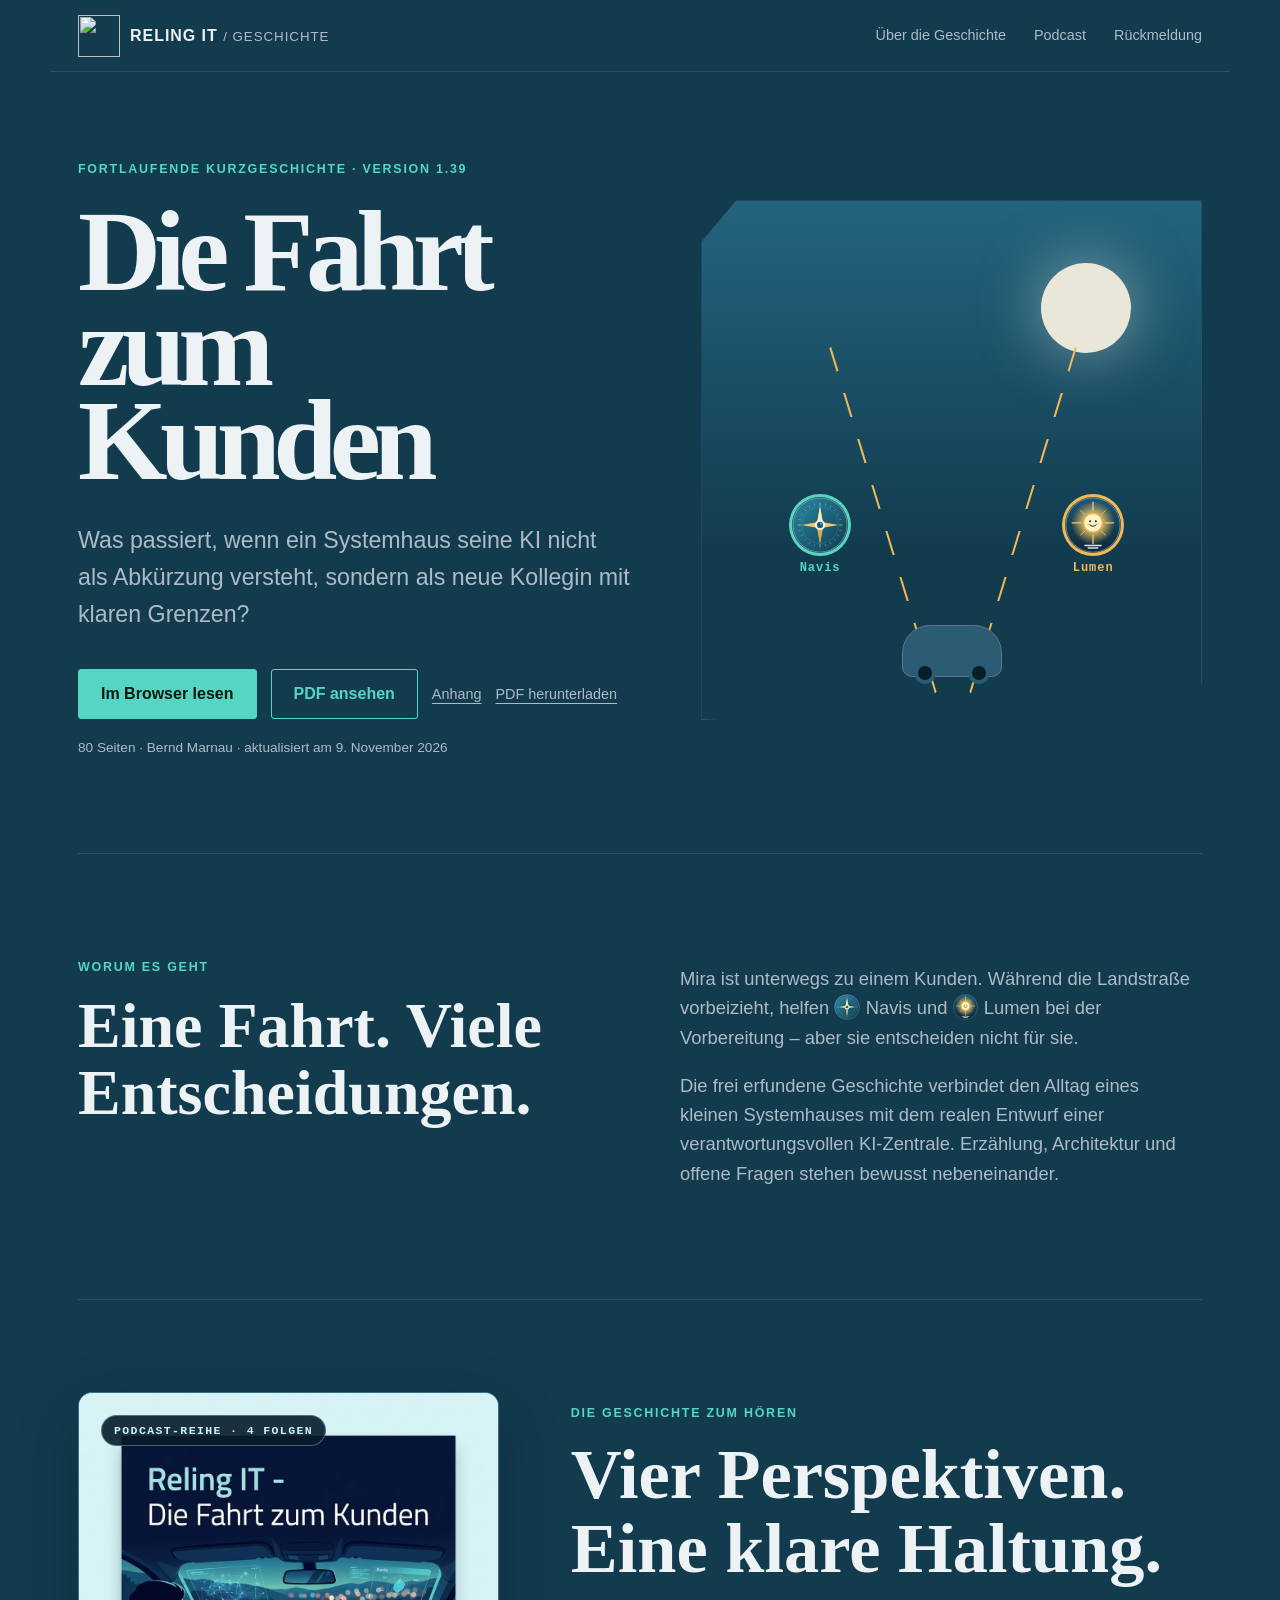
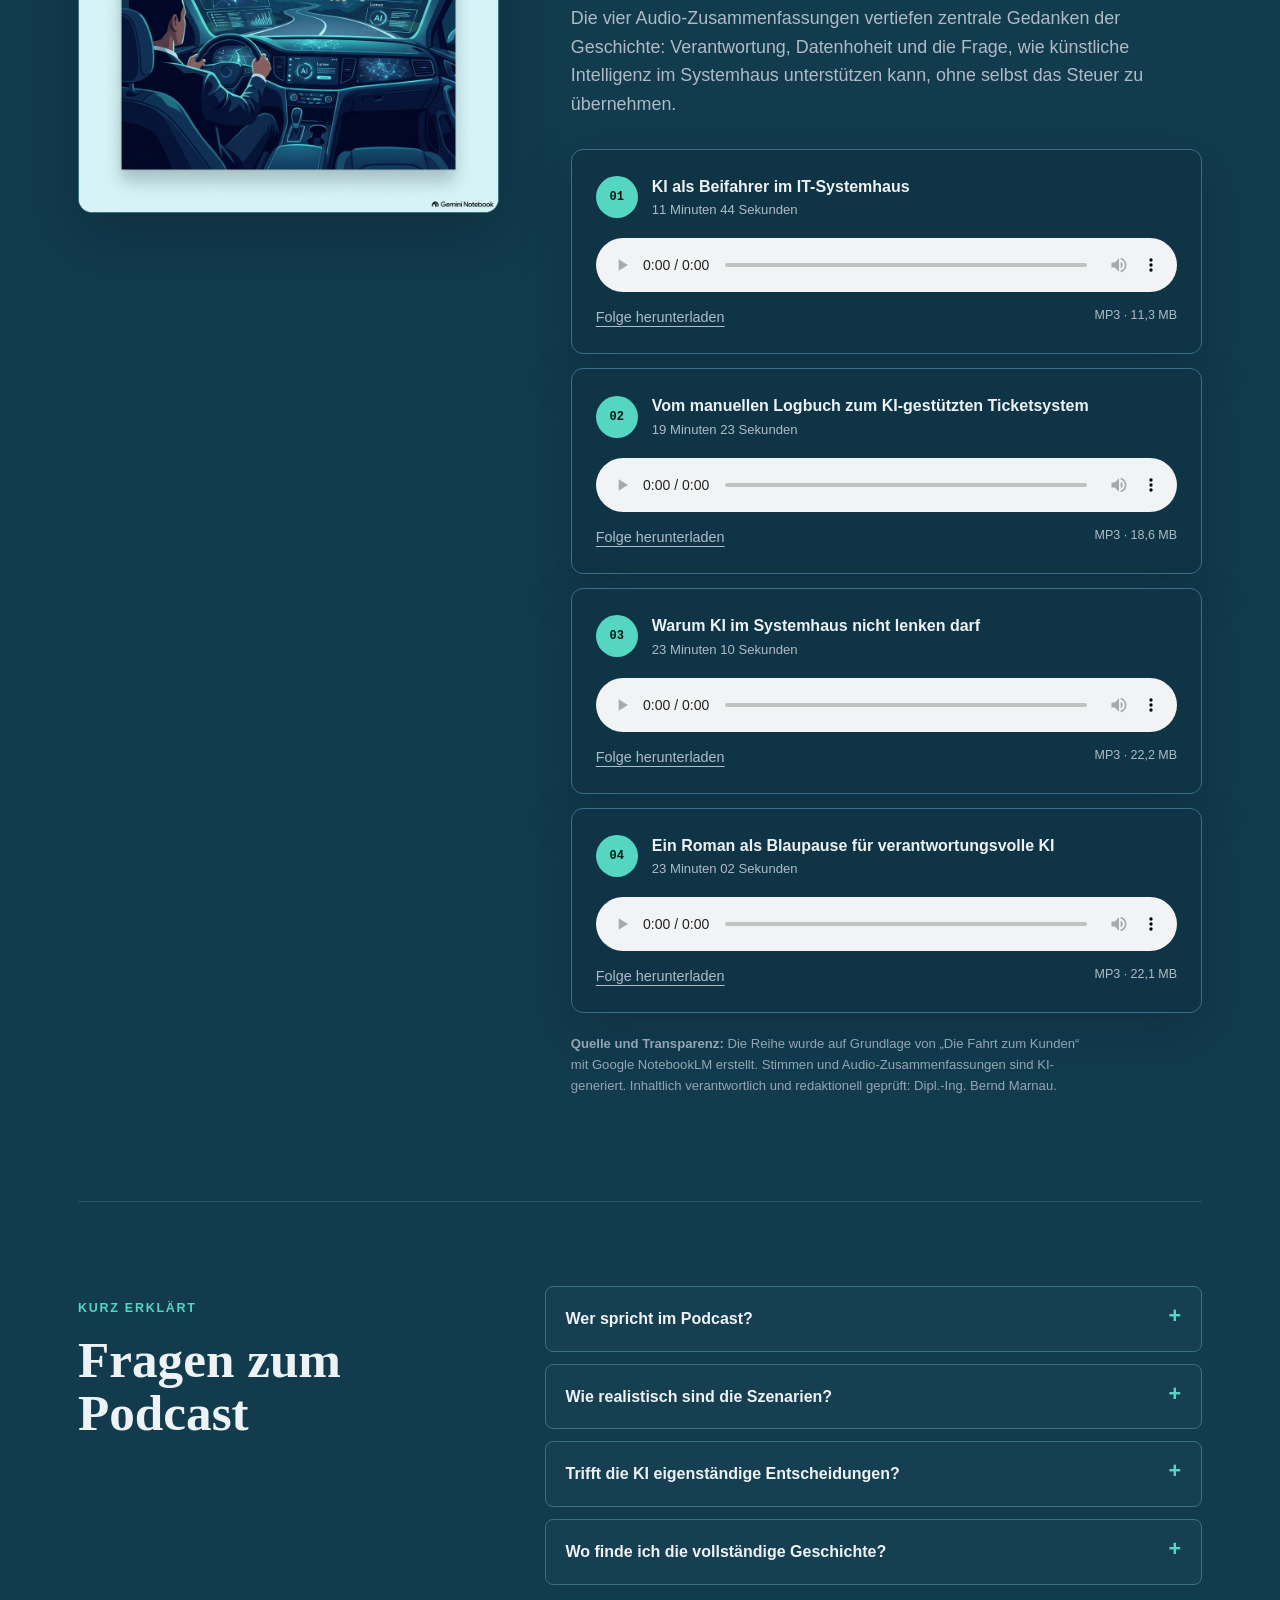
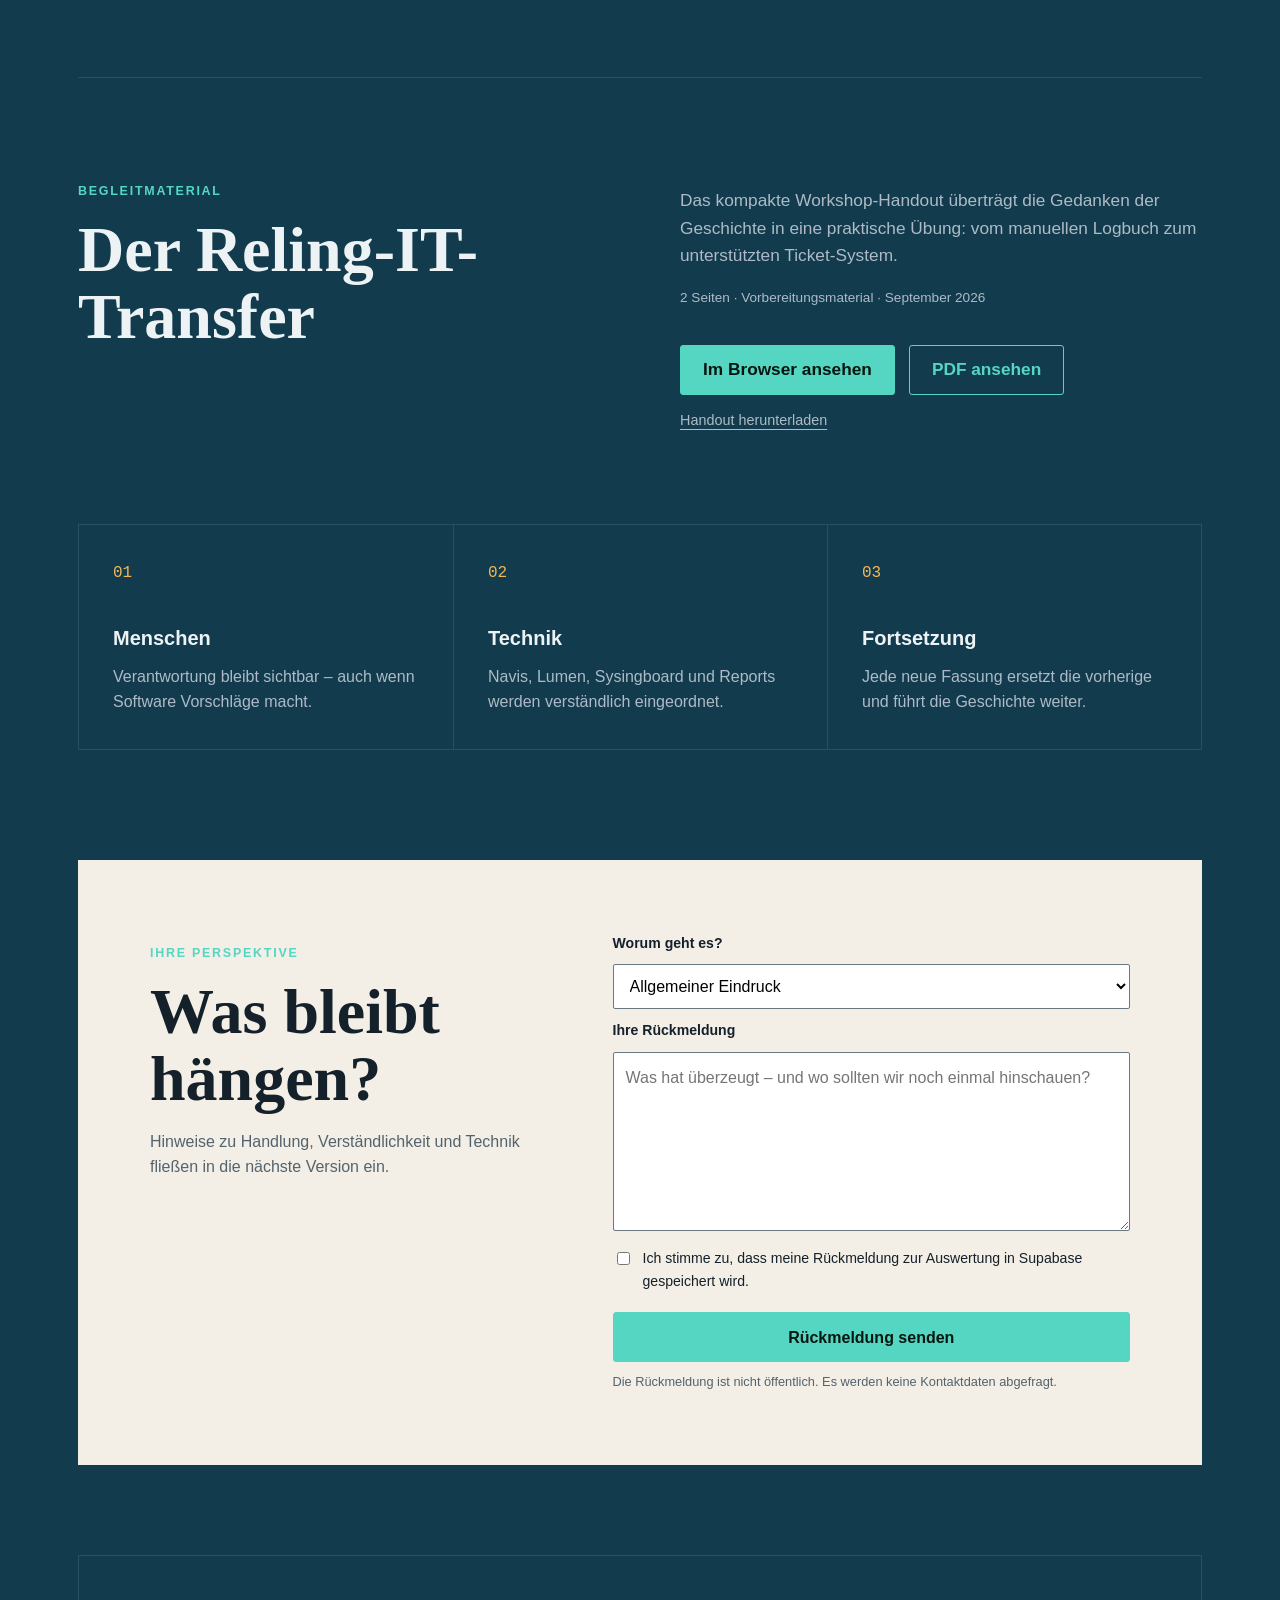
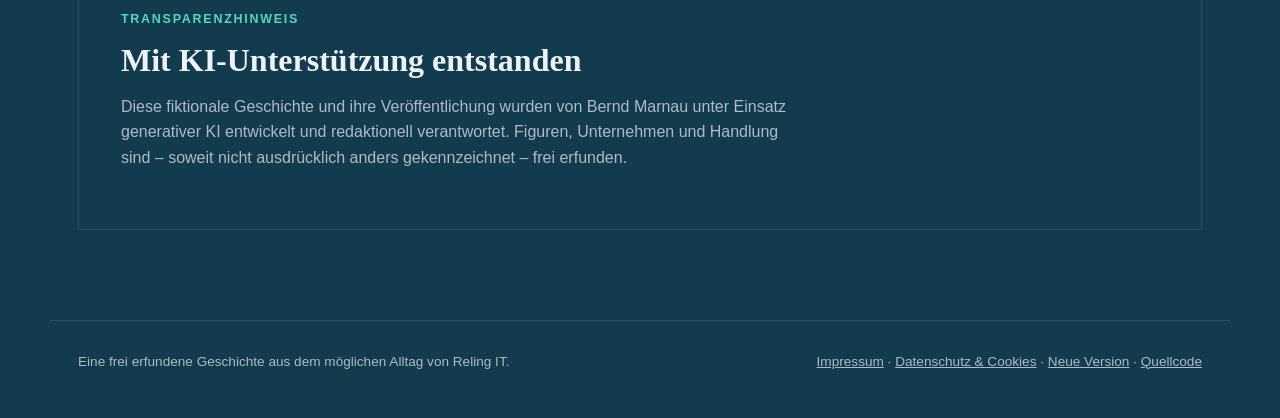
==== index.html @ 2a6c5000 "Merge branch 'main' into auftrag-R55-ordner-hash" ====
<!doctype html>
<html lang="de">
<head>
  <meta charset="utf-8">
  <meta name="viewport" content="width=device-width, initial-scale=1">
  <meta name="description" content="Die Fahrt zum Kunden – eine fortlaufende Geschichte aus dem Alltag des Systemhauses Reling IT.">
  <title>Die Fahrt zum Kunden | Reling IT</title>
  <link rel="icon" href="assets/img/favicon.png" type="image/png">
  <link rel="stylesheet" href="assets/css/styles.css">
  <script src="assets/js/supabase-config.js"></script>
  <script src="assets/js/app.js" defer></script>
</head>
<body>
  <header class="site-header">
    <a class="brand" href="#top" aria-label="Reling IT / Geschichte – zur Startseite">
      <img src="assets/img/reling-it-logo.svg" alt="">
      <span>Reling IT <small>/ Geschichte</small></span>
    </a>
    <nav aria-label="Hauptnavigation">
      <a href="#geschichte">Über die Geschichte</a>
      <a href="#podcast">Podcast</a>
      <a href="#feedback">Rückmeldung</a>
    </nav>
  </header>

  <main id="top">
    <section class="hero" aria-labelledby="title">
      <div class="hero-copy">
        <p class="kicker">Fortlaufende Kurzgeschichte · Version <span data-version></span></p>
        <h1 id="title">Die Fahrt<br> zum Kunden</h1>
        <p class="lede">Was passiert, wenn ein Systemhaus seine KI nicht als Abkürzung versteht, sondern als neue Kollegin mit klaren Grenzen?</p>
        <div class="actions">
          <a class="button primary" id="read-link" href="lesen.html">Im Browser lesen</a>
          <a class="button secondary" href="pdf.html">PDF ansehen</a>
          <a class="text-link" href="anhang.html">Anhang</a>
          <a class="text-link" id="pdf-link" href="story/current/geschichte.pdf" download>PDF herunterladen</a>
        </div>
        <p class="meta"><span data-page-count>77</span> Seiten · Bernd Marnau · aktualisiert am <time data-date></time></p>
      </div>
      <div class="hero-art" aria-hidden="true">
        <div class="moon"></div>
        <div class="route route-a"></div>
        <div class="route route-b"></div>
        <div class="car"><span></span><span></span></div>
        <div class="signal navis"><img src="assets/img/avatare/navis.svg" alt="" width="56" height="56">Navis</div>
        <div class="signal lumen"><img src="assets/img/avatare/lumen.svg" alt="" width="56" height="56">Lumen</div>
      </div>
    </section>

    <section class="story" id="geschichte">
      <div>
        <p class="section-label">Worum es geht</p>
        <h2>Eine Fahrt. Viele Entscheidungen.</h2>
      </div>
      <div class="story-copy">
        <p>Mira ist unterwegs zu einem Kunden. Während die Landstraße vorbeizieht, helfen <img class="figure-mark" src="assets/img/avatare/navis.svg" alt="" width="24" height="24">Navis und <img class="figure-mark" src="assets/img/avatare/lumen.svg" alt="" width="24" height="24">Lumen bei der Vorbereitung – aber sie entscheiden nicht für sie.</p>
        <p>Die frei erfundene Geschichte verbindet den Alltag eines kleinen Systemhauses mit dem realen Entwurf einer verantwortungsvollen KI-Zentrale. Erzählung, Architektur und offene Fragen stehen bewusst nebeneinander.</p>
      </div>
    </section>

    <section class="podcast" id="podcast" aria-labelledby="podcast-title">
      <figure class="podcast-visual">
        <img src="assets/img/reling-it-podcast-cover.png" alt="Podcast-Cover Reling IT – Die Fahrt zum Kunden: Blick aus einem digital erweiterten Fahrzeug auf eine nächtliche Straße">
        <figcaption>Podcast-Reihe · 4 Folgen</figcaption>
      </figure>
      <div class="podcast-content">
        <p class="section-label">Die Geschichte zum Hören</p>
        <h2 id="podcast-title">Vier Perspektiven. Eine klare Haltung.</h2>
        <p class="podcast-intro">Die vier Audio-Zusammenfassungen vertiefen zentrale Gedanken der Geschichte: Verantwortung, Datenhoheit und die Frage, wie künstliche Intelligenz im Systemhaus unterstützen kann, ohne selbst das Steuer zu übernehmen.</p>
        <div class="episode-list">
          <article class="audio-card">
            <div class="audio-heading">
              <span class="episode-number">01</span>
              <div><strong>KI als Beifahrer im IT-Systemhaus</strong><span>11 Minuten 44 Sekunden</span></div>
            </div>
            <audio controls preload="metadata">
              <source src="assets/audio/ki-als-beifahrer-im-it-systemhaus.mp3" type="audio/mpeg">
              Ihr Browser kann diese Audiodatei nicht abspielen.
            </audio>
            <div class="audio-links"><a class="text-link" href="assets/audio/ki-als-beifahrer-im-it-systemhaus.mp3" download>Folge herunterladen</a><span>MP3 · 11,3 MB</span></div>
          </article>
          <article class="audio-card">
            <div class="audio-heading">
              <span class="episode-number">02</span>
              <div><strong>Vom manuellen Logbuch zum KI-gestützten Ticketsystem</strong><span>19 Minuten 23 Sekunden</span></div>
            </div>
            <audio controls preload="metadata">
              <source src="assets/audio/vom-logbuch-zum-ki-ticketsystem.mp3" type="audio/mpeg">
              Ihr Browser kann diese Audiodatei nicht abspielen.
            </audio>
            <div class="audio-links"><a class="text-link" href="assets/audio/vom-logbuch-zum-ki-ticketsystem.mp3" download>Folge herunterladen</a><span>MP3 · 18,6 MB</span></div>
          </article>
          <article class="audio-card">
            <div class="audio-heading">
              <span class="episode-number">03</span>
              <div><strong>Warum KI im Systemhaus nicht lenken darf</strong><span>23 Minuten 10 Sekunden</span></div>
            </div>
            <audio controls preload="metadata">
              <source src="assets/audio/warum-ki-nicht-lenken-darf.mp3" type="audio/mpeg">
              Ihr Browser kann diese Audiodatei nicht abspielen.
            </audio>
            <div class="audio-links"><a class="text-link" href="assets/audio/warum-ki-nicht-lenken-darf.mp3" download>Folge herunterladen</a><span>MP3 · 22,2 MB</span></div>
          </article>
          <article class="audio-card">
            <div class="audio-heading">
              <span class="episode-number">04</span>
              <div><strong>Ein Roman als Blaupause für verantwortungsvolle KI</strong><span>23 Minuten 02 Sekunden</span></div>
            </div>
            <audio controls preload="metadata">
              <source src="assets/audio/roman-als-ki-blaupause.mp3" type="audio/mpeg">
              Ihr Browser kann diese Audiodatei nicht abspielen.
            </audio>
            <div class="audio-links"><a class="text-link" href="assets/audio/roman-als-ki-blaupause.mp3" download>Folge herunterladen</a><span>MP3 · 22,1 MB</span></div>
          </article>
        </div>
        <p class="source-note"><strong>Quelle und Transparenz:</strong> Die Reihe wurde auf Grundlage von „Die Fahrt zum Kunden“ mit <span lang="en">Google NotebookLM</span> erstellt. Stimmen und Audio-Zusammenfassungen sind KI-generiert. Inhaltlich verantwortlich und redaktionell geprüft: Dipl.-Ing. Bernd Marnau.</p>
      </div>
    </section>

    <section class="podcast-faq" aria-labelledby="podcast-faq-title">
      <div>
        <p class="section-label">Kurz erklärt</p>
        <h2 id="podcast-faq-title">Fragen zum Podcast</h2>
      </div>
      <div class="faq-list">
        <details>
          <summary>Wer spricht im Podcast?</summary>
          <p>Die beiden Stimmen wurden mit Google NotebookLM erzeugt. Sie führen als KI-generierte Moderation durch die Themen der Geschichte; es handelt sich nicht um Aufnahmen des Autors oder realer Figuren.</p>
        </details>
        <details>
          <summary>Wie realistisch sind die Szenarien?</summary>
          <p>Die Geschichte greift typische Herausforderungen kleiner IT-Dienstleister auf – etwa Zeitdruck nach Einsätzen, lückenhafte Dokumentation und die Datenhoheit beim Kunden. Handlung, Personen und Unternehmen sind dennoch fiktional.</p>
        </details>
        <details>
          <summary>Trifft die KI eigenständige Entscheidungen?</summary>
          <p>Nein. KI unterstützt bei Kontext, Struktur und Entwürfen. Freigaben, Systemänderungen und Kundenkommunikation bleiben in menschlicher Verantwortung.</p>
        </details>
        <details>
          <summary>Wo finde ich die vollständige Geschichte?</summary>
          <p>„Die Fahrt zum Kunden“ von Bernd Marnau kann oben auf dieser Seite direkt im Browser gelesen oder als PDF heruntergeladen werden. Das ergänzende Workshop-Handout überträgt die Gedanken in eine praktische Übung.</p>
        </details>
      </div>
    </section>

    <section class="companion" id="handout" aria-labelledby="handout-title">
      <div>
        <p class="section-label">Begleitmaterial</p>
        <h2 id="handout-title">Der Reling-IT-Transfer</h2>
      </div>
      <div class="companion-copy">
        <p>Das kompakte Workshop-Handout überträgt die Gedanken der Geschichte in eine praktische Übung: vom manuellen Logbuch zum unterstützten Ticket-System.</p>
        <p class="meta">2 Seiten · Vorbereitungsmaterial · September 2026</p>
        <div class="actions">
          <a class="button primary" href="handout.html">Im Browser ansehen</a>
          <a class="button secondary" href="handout-pdf.html">PDF ansehen</a>
          <a class="text-link" id="handout-download" href="story/current/workshop-handout.pdf" download>Handout herunterladen</a>
        </div>
      </div>
    </section>

    <section class="themes" aria-label="Themen der Geschichte">
      <article><span>01</span><h3>Menschen</h3><p>Verantwortung bleibt sichtbar – auch wenn Software Vorschläge macht.</p></article>
      <article><span>02</span><h3>Technik</h3><p>Navis, Lumen, Sysingboard und Reports werden verständlich eingeordnet.</p></article>
      <article><span>03</span><h3>Fortsetzung</h3><p>Jede neue Fassung ersetzt die vorherige und führt die Geschichte weiter.</p></article>
    </section>

    <section class="feedback" id="feedback" aria-labelledby="feedback-title">
      <div>
        <p class="section-label">Ihre Perspektive</p>
        <h2 id="feedback-title">Was bleibt hängen?</h2>
        <p>Hinweise zu Handlung, Verständlichkeit und Technik fließen in die nächste Version ein.</p>
      </div>
      <form id="feedback-form">
        <label for="kind">Worum geht es?</label>
        <select id="kind" name="kind">
          <option>Allgemeiner Eindruck</option>
          <option>Stimmigkeit der Geschichte</option>
          <option>Technische oder fachliche Frage</option>
          <option>Idee für die Fortsetzung</option>
        </select>
        <label for="message">Ihre Rückmeldung</label>
        <textarea id="message" name="message" rows="6" required minlength="10" placeholder="Was hat überzeugt – und wo sollten wir noch einmal hinschauen?"></textarea>
        <div class="trap" aria-hidden="true"><label for="website">Website</label><input id="website" name="website" tabindex="-1" autocomplete="off"></div>
        <label class="check"><input id="privacy-ok" type="checkbox" required> Ich stimme zu, dass meine Rückmeldung zur Auswertung in Supabase gespeichert wird.</label>
        <button class="button primary" type="submit">Rückmeldung senden</button>
        <p class="form-note" id="form-status" aria-live="polite">Die Rückmeldung ist nicht öffentlich. Es werden keine Kontaktdaten abgefragt.</p>
      </form>
    </section>

    <aside class="ai-note" aria-labelledby="ai-title">
      <p class="section-label">Transparenzhinweis</p>
      <h2 id="ai-title">Mit KI-Unterstützung entstanden</h2>
      <p>Diese fiktionale Geschichte und ihre Veröffentlichung wurden von Bernd Marnau unter Einsatz generativer KI entwickelt und redaktionell verantwortet. Figuren, Unternehmen und Handlung sind – soweit nicht ausdrücklich anders gekennzeichnet – frei erfunden.</p>
    </aside>
  </main>

  <footer>
    <p>Eine frei erfundene Geschichte aus dem möglichen Alltag von Reling IT.</p>
    <nav aria-label="Rechtliches"><a href="impressum.html">Impressum</a> · <a href="datenschutz.html">Datenschutz &amp; Cookies</a> · <a href="admin.html">Neue Version</a> · <a href="https://github.com/Reling-IT/relingit">Quellcode</a></nav>
  </footer>
</body>
</html>
---- assets/css/styles.css ----
/* ---------- Design tokens and base styles ---------- */
:root {
  --night: #123b4e;
  --panel: #1b4f66;
  --ink: #edf2f4;
  --muted: #aebbc6;
  --line: #265066;
  --cyan: #55d6c2;
  --gold: #f1b854;
  --paper: #f3efe6;
  --paper-ink: #14202a;
}

* {
  box-sizing: border-box;
}

html {
  scroll-behavior: smooth;
}

body {
  margin: 0;
  background: var(--night);
  color: var(--ink);
  font-family: Inter, "Segoe UI", Arial, sans-serif;
  line-height: 1.6;
}

a {
  color: inherit;
}

a:focus-visible,
button:focus-visible,
select:focus-visible,
textarea:focus-visible,
input:focus-visible {
  outline: 3px solid var(--gold);
  outline-offset: 3px;
}

main,
footer {
  max-width: 1180px;
  margin: auto;
}

/* ---------- Shared header and controls ---------- */
.site-header {
  display: flex;
  align-items: center;
  justify-content: space-between;
  height: 72px;
  max-width: 1180px;
  margin: auto;
  padding: 0 28px;
  border-bottom: 1px solid var(--line);
}

.brand {
  display: inline-flex;
  align-items: center;
  gap: 10px;
  font-weight: 800;
  letter-spacing: 0.06em;
  text-decoration: none;
  text-transform: uppercase;
}

.brand img {
  width: 42px;
  height: 42px;
}

.brand small {
  color: var(--muted);
  font-weight: 400;
}

.site-header nav {
  display: flex;
  gap: 28px;
}

.site-header nav a {
  color: var(--muted);
  font-size: 0.9rem;
  text-decoration: none;
}

.site-header nav a:hover,
.site-header nav a:focus {
  color: var(--ink);
}

.button {
  display: inline-flex;
  align-items: center;
  justify-content: center;
  min-height: 50px;
  padding: 0 22px;
  border: 1px solid var(--cyan);
  border-radius: 3px;
  font: inherit;
  font-weight: 700;
  text-decoration: none;
  cursor: pointer;
}

.button:hover,
.button:focus {
  filter: brightness(1.08);
  transform: translateY(-1px);
}

.button:disabled {
  cursor: wait;
  opacity: 0.65;
}

.primary {
  background: var(--cyan);
  color: #071710;
}

.secondary {
  background: transparent;
  color: var(--cyan);
}

.text-link {
  align-self: center;
  color: var(--muted);
  font-size: 0.9rem;
  text-underline-offset: 4px;
}

.kicker,
.section-label {
  color: var(--cyan);
  font-size: 0.78rem;
  font-weight: 700;
  letter-spacing: 0.14em;
  text-transform: uppercase;
}

h2 {
  margin: 14px 0;
  font-family: Georgia, serif;
  font-size: clamp(2.3rem, 5vw, 4.2rem);
  line-height: 1.05;
}

/* ---------- Hero ---------- */
.hero {
  display: grid;
  grid-template-columns: 1.05fr 0.95fr;
  align-items: center;
  min-height: 680px;
  padding: 76px 28px 80px;
  gap: 70px;
}

.hero h1 {
  margin: 24px 0 34px;
  font-family: Georgia, serif;
  font-size: clamp(4.2rem, 9vw, 7.8rem);
  letter-spacing: -0.065em;
  line-height: 0.82;
}

.lede {
  max-width: 600px;
  color: var(--muted);
  font-size: clamp(1.1rem, 2vw, 1.45rem);
}

.actions {
  display: flex;
  flex-wrap: wrap;
  gap: 14px;
  margin: 36px 0 18px;
}

.meta {
  color: var(--muted);
  font-size: 0.85rem;
}

.hero-art {
  position: relative;
  height: 520px;
  overflow: hidden;
  border: 1px solid var(--line);
  background: linear-gradient(#24647e, #123b4e 68%);
  clip-path: polygon(7% 0, 100% 0, 100% 93%, 0 100%, 0 8%);
}

.moon {
  position: absolute;
  top: 12%;
  right: 14%;
  width: 90px;
  height: 90px;
  border-radius: 50%;
  background: #e8e7d8;
  box-shadow: 0 0 60px #dbe6e080;
}

.route {
  position: absolute;
  bottom: -30px;
  left: 50%;
  width: 2px;
  height: 420px;
  background: repeating-linear-gradient(
    var(--gold) 0 25px,
    transparent 25px 48px
  );
  transform-origin: bottom;
}

.route-a { transform: rotate(-17deg); }
.route-b { transform: rotate(17deg); }

.car {
  position: absolute;
  bottom: 42px;
  left: calc(50% - 50px);
  width: 100px;
  height: 52px;
  border: 1px solid #60768a;
  border-radius: 28px 28px 10px 10px;
  background: #2c5c73;
}

.car span {
  position: absolute;
  bottom: -8px;
  width: 22px;
  height: 22px;
  border: 4px solid #2c5c73;
  border-radius: 50%;
  background: #081f29;
}

.car span:first-child { left: 11px; }
.car span:last-child { right: 11px; }

.signal {
  position: absolute;
  top: 57%;
  font: 600 0.75rem ui-monospace, monospace;
  letter-spacing: 0.08em;
  text-align: center;
}

/* Bildmarke der Figur (assets/img/avatare, R11); feste Größe ohne Layoutsprung. */
.signal img {
  display: block;
  width: 56px;
  height: 56px;
  margin: 0 auto 8px;
  border-radius: 50%;
  box-shadow: 0 0 0 3px currentColor;
}

.navis { left: 18%; color: var(--cyan); }
.lumen { right: 16%; color: var(--gold); }

/* ---------- Editorial content ---------- */
.story,
.companion {
  display: grid;
  grid-template-columns: 1fr 1fr;
  gap: 80px;
  margin: 0 28px;
  padding: 92px 0;
  border-top: 1px solid var(--line);
}

.companion-copy {
  color: var(--muted);
  font-size: 1.08rem;
}

.companion-copy .actions { margin-bottom: 0; }

.story-copy {
  color: var(--muted);
  font-size: 1.15rem;
}

/* Kleine Bildmarke direkt vor dem Namen der Figur im Fließtext (R11). */
.figure-mark {
  width: 1.4em;
  height: 1.4em;
  margin-right: 0.3em;
  border-radius: 50%;
  vertical-align: -0.3em;
}

/* ---------- Podcast feature ---------- */
.podcast {
  display: grid;
  grid-template-columns: minmax(280px, 0.8fr) minmax(0, 1.2fr);
  gap: 72px;
  margin: 0 28px;
  padding: 92px 0;
  border-top: 1px solid var(--line);
}

.podcast-visual {
  position: relative;
  display: block;
  align-self: start;
  min-height: 0;
  margin: 0;
  overflow: hidden;
  border: 1px solid #397087;
  border-radius: 14px;
  background: #dff8fa;
  box-shadow: 0 22px 60px #061a2455;
}

.podcast-visual::before {
  display: none;
}

.podcast-visual img {
  display: block;
  width: 100%;
  height: auto;
}

.podcast-visual figcaption {
  position: absolute;
  top: 22px;
  left: 22px;
  padding: 8px 12px;
  border: 1px solid #7ce0d266;
  border-radius: 999px;
  background: #071b2be6;
  color: #c8f5ef;
  font: 700 0.72rem ui-monospace, monospace;
  letter-spacing: 0.12em;
  text-transform: uppercase;
}

.podcast-content { align-self: center; }

.podcast-content h2 {
  max-width: 680px;
  font-size: clamp(2.7rem, 5.5vw, 4.8rem);
}

.podcast-intro {
  max-width: 66ch;
  color: var(--muted);
  font-size: 1.12rem;
}

.episode-list {
  display: grid;
  gap: 14px;
  margin-top: 30px;
}

.audio-card {
  margin-top: 0;
  padding: 24px;
  border: 1px solid #397087;
  border-radius: 12px;
  background: #0f3445;
  box-shadow: 0 18px 50px #061a2440;
}

.audio-heading {
  display: flex;
  align-items: center;
  gap: 14px;
  margin-bottom: 18px;
}

.audio-heading div { display: grid; }
.audio-heading span { color: var(--muted); font-size: 0.82rem; }

.episode-number {
  display: grid;
  flex: 0 0 42px;
  width: 42px;
  height: 42px;
  place-items: center;
  border-radius: 50%;
  background: var(--cyan);
  color: #071710 !important;
  font: 800 0.75rem ui-monospace, monospace !important;
}

.audio-card audio {
  display: block;
  width: 100%;
  accent-color: var(--cyan);
}

.audio-links {
  display: flex;
  justify-content: space-between;
  gap: 18px;
  margin-top: 14px;
  color: var(--muted);
  font-size: 0.78rem;
}

.source-note {
  max-width: 70ch;
  margin-top: 20px;
  color: #93a5b2;
  font-size: 0.82rem;
}

.podcast-faq {
  display: grid;
  grid-template-columns: 0.75fr 1.25fr;
  gap: 72px;
  margin: 0 28px;
  padding: 84px 0 92px;
  border-top: 1px solid var(--line);
}

.podcast-faq h2 { font-size: clamp(2.4rem, 4vw, 3.7rem); }
.faq-list { display: grid; gap: 12px; }

.faq-list details {
  border: 1px solid #397087;
  border-radius: 8px;
  background: #173f52;
}

.faq-list summary {
  position: relative;
  padding: 19px 52px 19px 20px;
  font-weight: 700;
  cursor: pointer;
  list-style: none;
}

.faq-list summary::-webkit-details-marker { display: none; }

.faq-list summary::after {
  position: absolute;
  top: 18px;
  right: 20px;
  color: var(--cyan);
  content: "+";
  font-size: 1.35rem;
  line-height: 1;
}

.faq-list details[open] summary::after { content: "−"; }

.faq-list details p {
  margin: 0;
  padding: 0 20px 20px;
  color: var(--muted);
}

.themes {
  display: grid;
  grid-template-columns: repeat(3, 1fr);
  margin: 0 28px 110px;
  border: 1px solid var(--line);
}

.themes article {
  min-height: 220px;
  padding: 34px;
}

.themes article + article { border-left: 1px solid var(--line); }
.themes span { color: var(--gold); font-family: ui-monospace, monospace; }
.themes h3 { margin: 35px 0 10px; font-size: 1.25rem; }
.themes p { margin: 0; color: var(--muted); }

.feedback {
  display: grid;
  grid-template-columns: 0.85fr 1.15fr;
  gap: 80px;
  margin: 0 28px 90px;
  padding: 72px;
  background: var(--paper);
  color: var(--paper-ink);
}

.feedback > div > p:last-child { color: #53636d; }
.feedback form { display: grid; gap: 10px; }
.feedback label { font-size: 0.88rem; font-weight: 700; }

.feedback select,
.feedback textarea {
  width: 100%;
  padding: 12px;
  border: 1px solid #6b7880;
  border-radius: 2px;
  background: #fff;
  font: inherit;
}

.feedback textarea { resize: vertical; }

.feedback :focus-visible { outline-color: var(--night); }

.check {
  display: flex;
  align-items: flex-start;
  gap: 10px;
  margin: 6px 0 10px;
  font-weight: 400 !important;
}

.check input { margin-top: 5px; }
.form-note { margin: 0; color: #53636d; font-size: 0.8rem; }

/* Honeypot: available to bots, outside the visible viewport for readers. */
.trap {
  position: absolute;
  left: -10000px;
  width: 1px;
  height: 1px;
  overflow: hidden;
}

.ai-note {
  margin: 0 28px 90px;
  padding: 42px;
  border: 1px solid var(--line);
}

.ai-note h2 { font-size: 2rem; }
.ai-note p:last-child { max-width: 75ch; color: var(--muted); }

footer {
  display: flex;
  justify-content: space-between;
  gap: 24px;
  padding: 30px 28px 48px;
  border-top: 1px solid var(--line);
  color: var(--muted);
  font-size: 0.85rem;
}

footer p { margin: 0; }
footer nav { text-align: right; }

/* ---------- PDF viewer ---------- */
.viewer-page {
  display: grid;
  grid-template-rows: auto 1fr;
  min-height: 100vh;
}

.viewer-header {
  display: flex;
  align-items: center;
  justify-content: space-between;
  gap: 20px;
  padding: 14px 24px;
  border-bottom: 1px solid var(--line);
  background: var(--panel);
}

.viewer-brand {
  display: flex;
  align-items: center;
  gap: 12px;
}

.viewer-brand .button {
  white-space: nowrap;
}

.viewer-brand img {
  display: block;
  width: 46px;
  height: 46px;
}

.optional-files {
  display: grid;
  gap: 10px;
  margin: 18px 0;
  padding: 18px;
  border: 1px solid var(--line);
}

.optional-files p { margin: 0 0 6px; color: var(--muted); }

.viewer-meta {
  display: grid;
  gap: 2px;
  text-align: right;
}

.viewer-meta span {
  color: var(--muted);
  font-size: 0.85rem;
}

.reader-navigation {
  display: grid;
  grid-template-columns: auto minmax(190px, 320px);
  align-items: center;
  gap: 2px 10px;
}

.reader-navigation label {
  color: var(--muted);
  font-size: 0.8rem;
}

.reader-navigation select {
  min-height: 42px;
  padding: 6px 34px 6px 10px;
  border: 1px solid var(--line);
  border-radius: 8px;
  background: var(--panel);
  color: var(--ink);
  font: inherit;
}

#current-section {
  grid-column: 1 / -1;
  overflow: hidden;
  color: var(--muted);
  font-size: 0.78rem;
  text-align: center;
  text-overflow: ellipsis;
  white-space: nowrap;
}

.zoom-controls {
  display: flex;
  align-items: center;
  gap: 6px;
}

.zoom-controls button {
  min-width: 42px;
  min-height: 42px;
  padding: 6px 10px;
  border: 1px solid var(--line);
  border-radius: 8px;
  background: var(--panel);
  color: var(--ink);
  font: inherit;
  font-weight: 700;
  cursor: pointer;
}

.zoom-controls button:focus-visible {
  outline: 3px solid var(--cyan);
  outline-offset: 2px;
}

.zoom-controls button:disabled {
  cursor: not-allowed;
  opacity: 0.45;
}

.viewer-main {
  display: grid;
  grid-template-rows: 1fr auto;
  width: 100%;
  max-width: none;
  min-height: 0;
}

#pdf-frame,
#story-frame,
#handout-frame {
  width: 100%;
  height: 100%;
  min-height: calc(100vh - 95px);
  border: 0;
}

#pdf-frame {
  background: #333;
}

#story-frame {
  background: white;
}

.viewer-fallback {
  margin: 0;
  padding: 8px 24px;
  color: var(--muted);
  font-size: 0.85rem;
}

/* ---------- Responsive behavior ---------- */
@media (max-width: 800px) {
  .site-header nav { display: none; }
  .hero { grid-template-columns: 1fr; padding-top: 52px; }
  .hero h1 { font-size: clamp(4rem, 20vw, 6rem); }
  .hero-art { height: 380px; }
  .story,
  .podcast,
  .podcast-faq,
  .companion,
  .feedback { grid-template-columns: 1fr; gap: 30px; }
  .podcast-visual { width: min(100%, 560px); }
  .themes { grid-template-columns: 1fr; }
  .themes article + article { border-top: 1px solid var(--line); border-left: 0; }
  .feedback { padding: 40px 26px; }
  footer { flex-direction: column; }
  footer nav { text-align: left; }
  .viewer-header { flex-wrap: wrap; }
  .reader-navigation { order: 3; width: 100%; }
  .reader-navigation select { width: 100%; }
}

@media (max-width: 520px) {
  .podcast { padding-top: 64px; }
  .audio-card { padding: 18px; }
  .audio-links { align-items: flex-start; flex-direction: column; gap: 4px; }
  .viewer-header { align-items: stretch; flex-direction: column; }
  .viewer-brand { flex-wrap: wrap; }
  .viewer-header .button { width: 100%; }
  .reader-navigation { grid-template-columns: 1fr; }
  .reader-navigation label,
  #current-section { text-align: left; }
  .zoom-controls { justify-content: center; }
  .zoom-controls button { flex: 1; }
  .viewer-meta { text-align: left; }
  #pdf-frame,
  #story-frame,
  #handout-frame { min-height: calc(100vh - 160px); }
}

@media (prefers-reduced-motion: reduce) {
  html { scroll-behavior: auto; }
  .button { transition: none; }
}
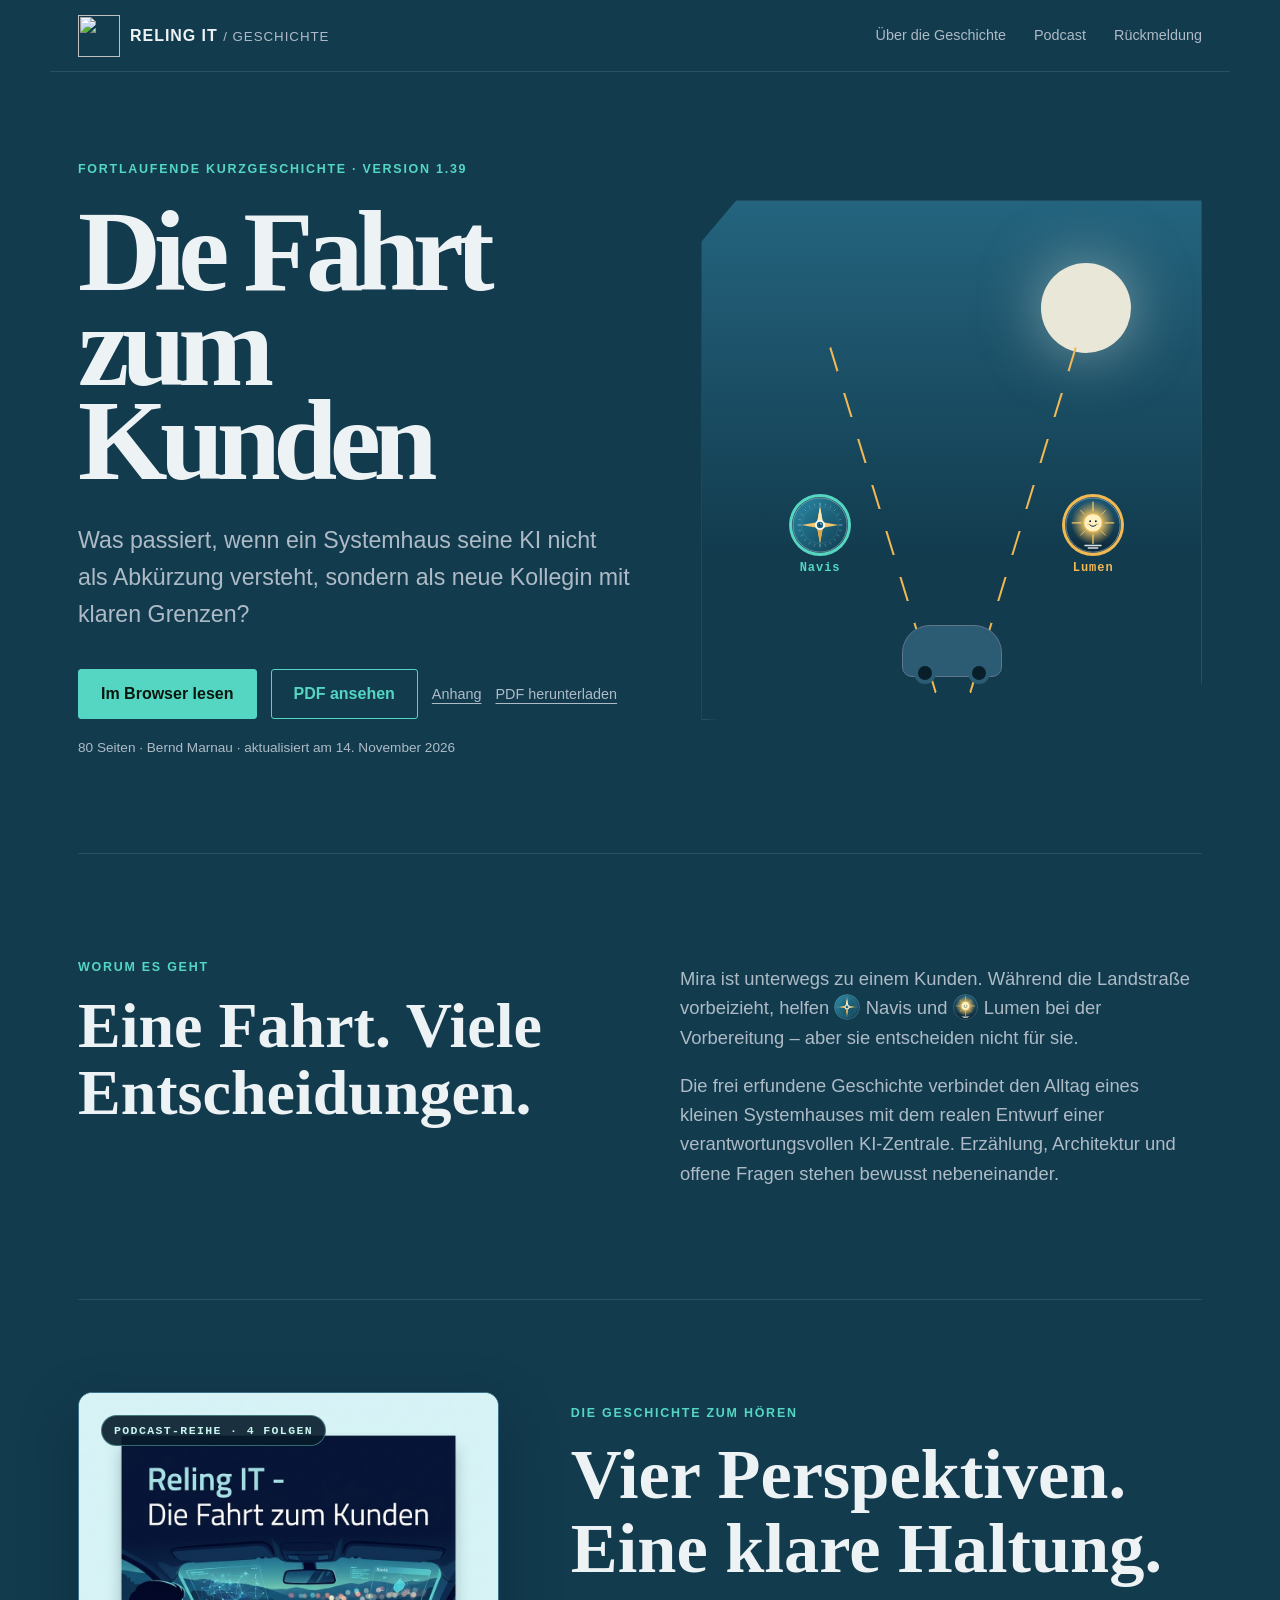
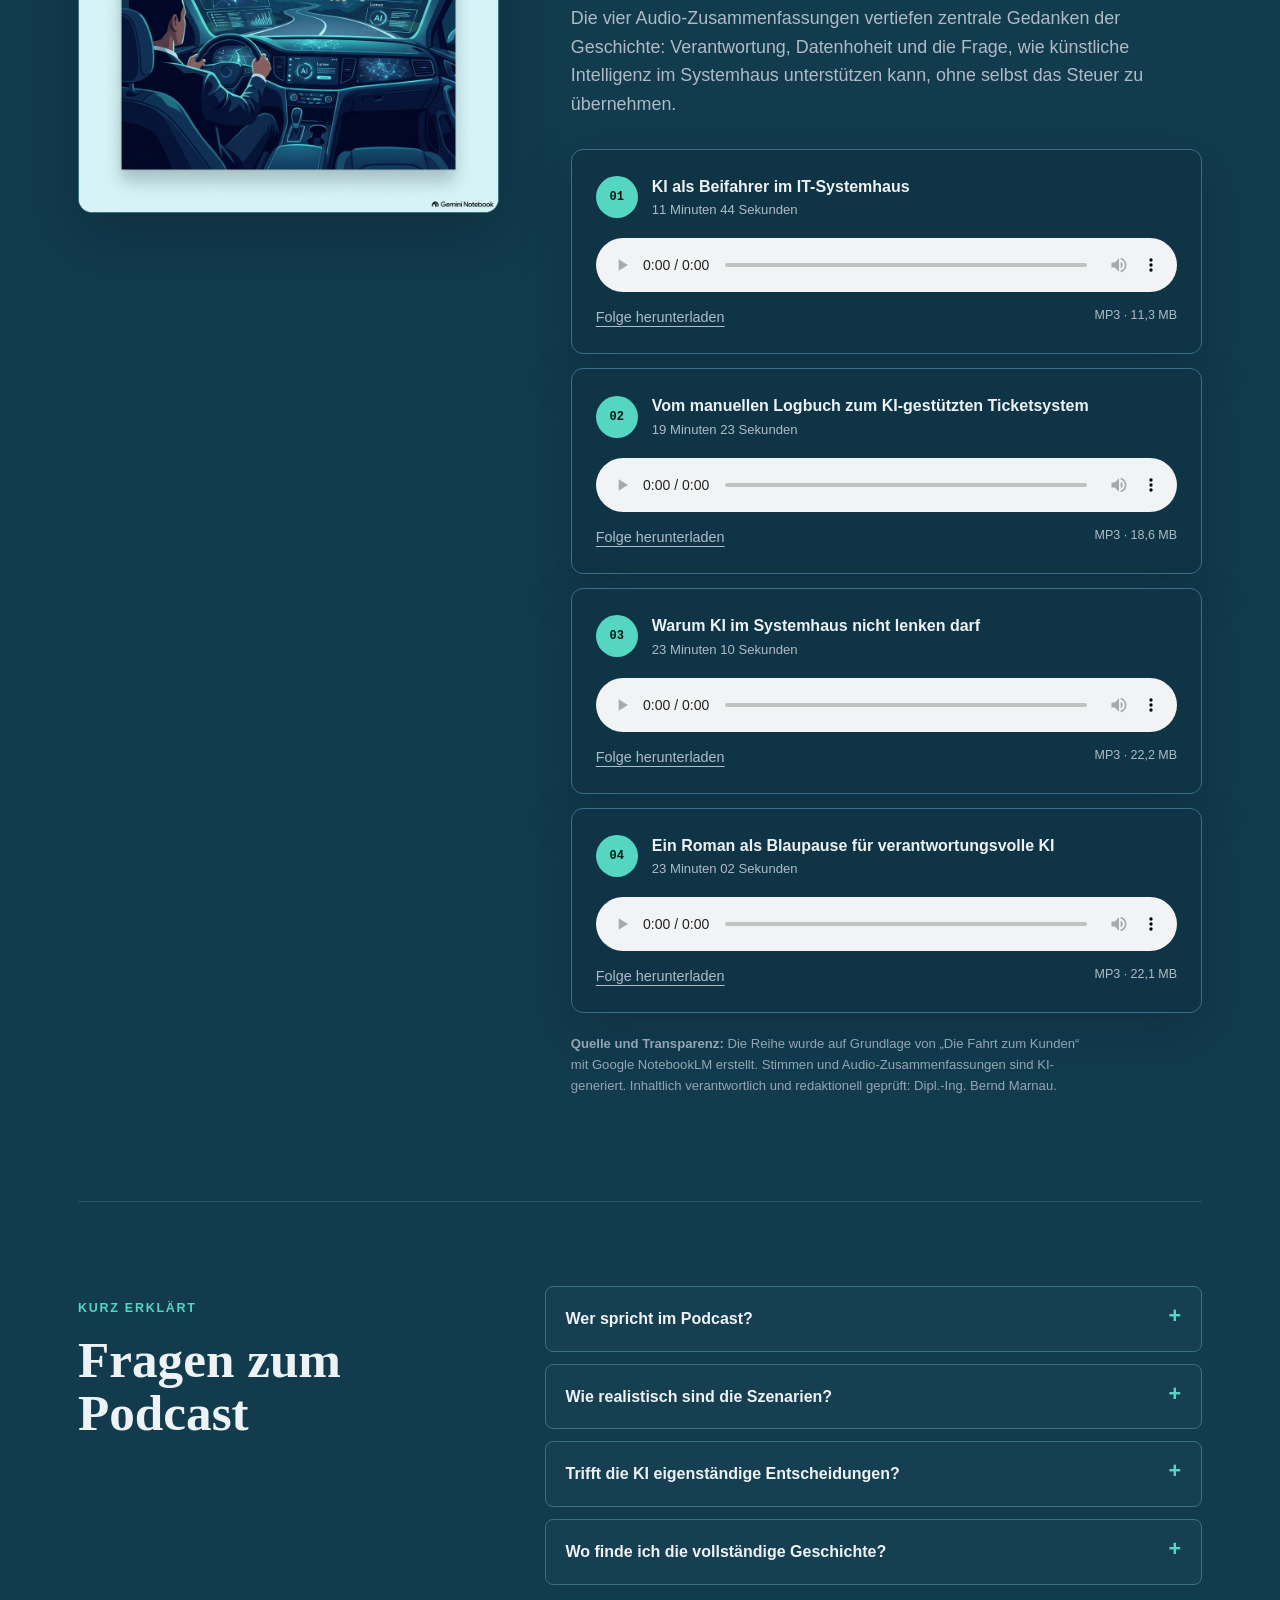
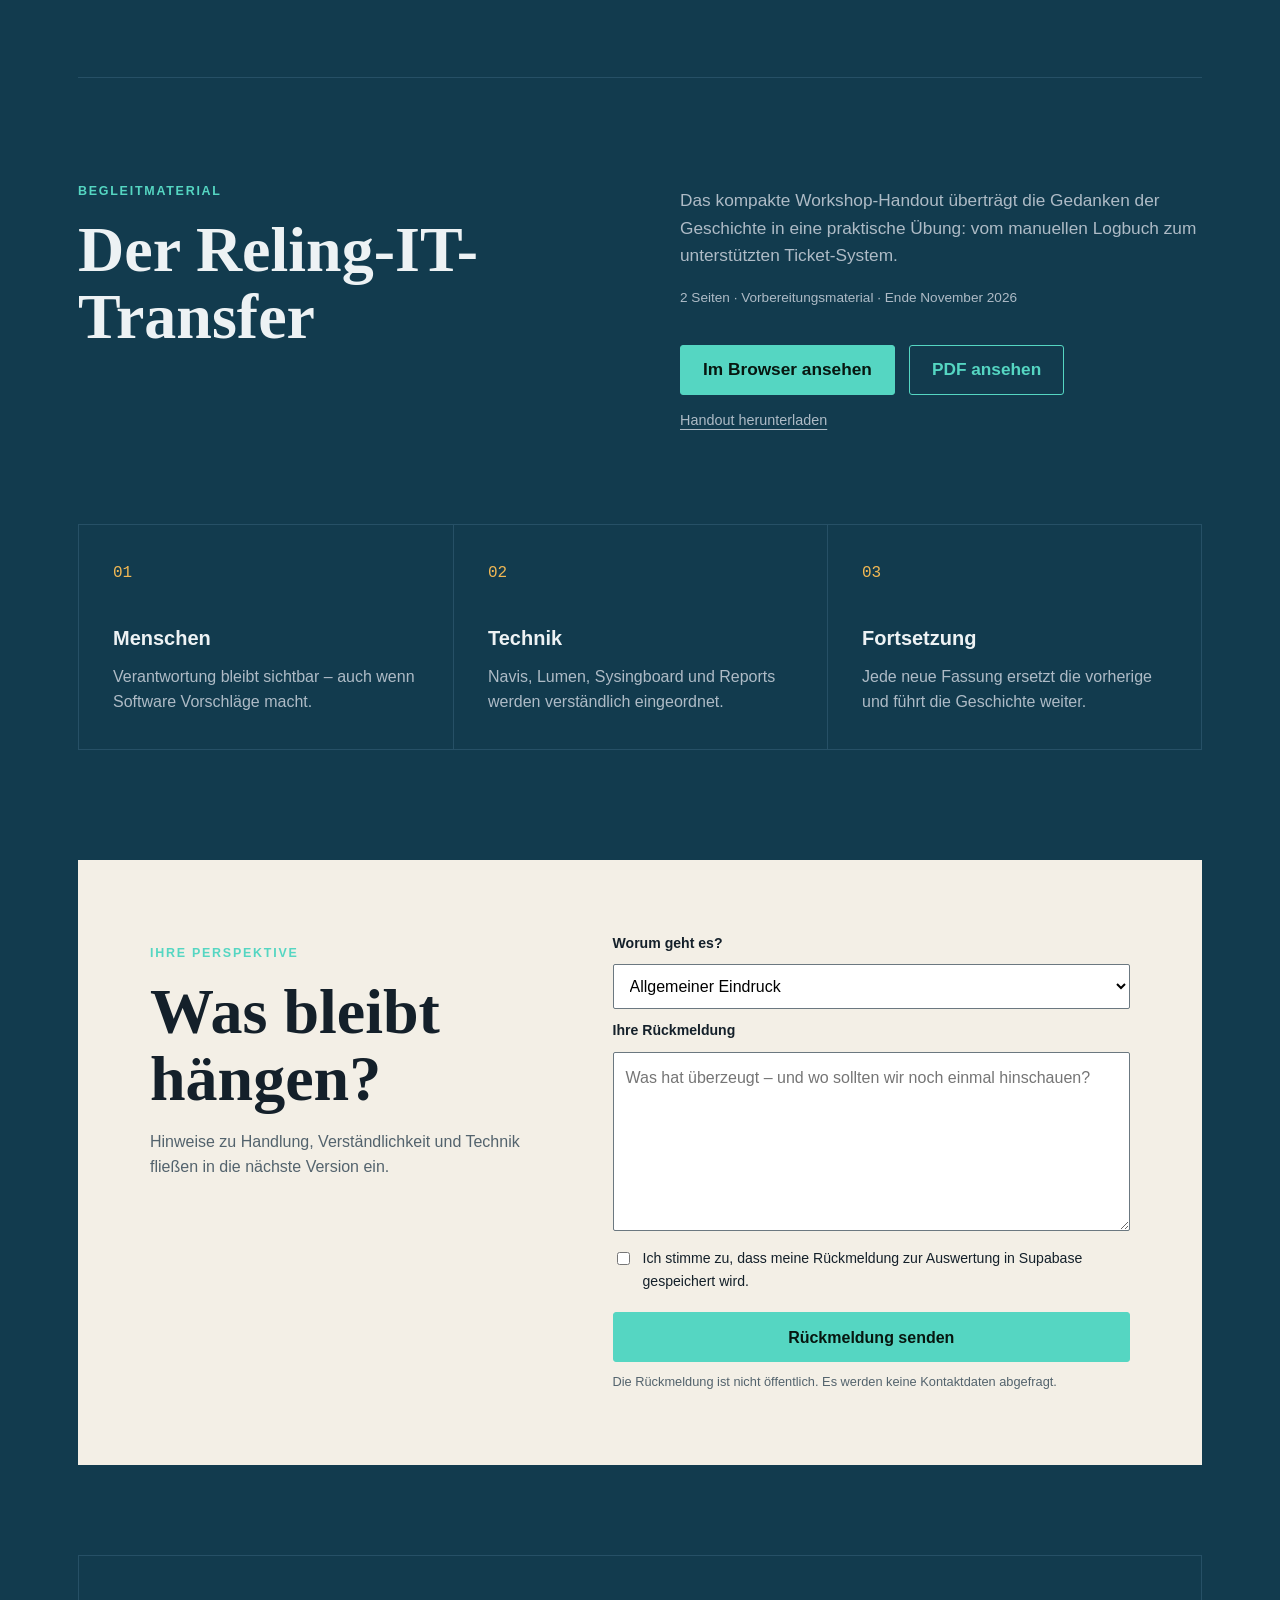
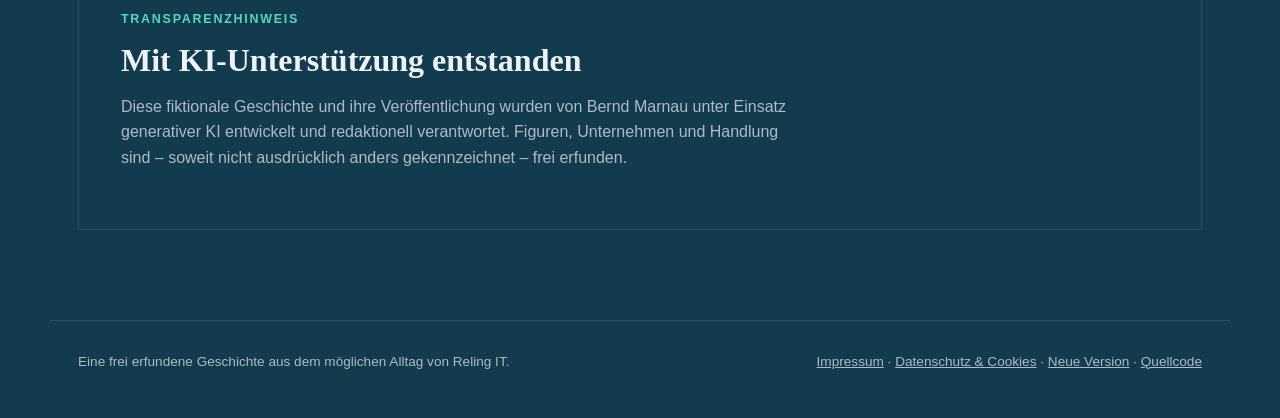
==== commit 531b42ae: "Sichtung v1.39: Handout-Datum auf der Startseite (Ende November 2026) Die Startseite nannte das Hand" ====
--- a/index.html
+++ b/index.html
@@ -35,7 +35,7 @@
           <a class="text-link" href="anhang.html">Anhang</a>
           <a class="text-link" id="pdf-link" href="story/current/geschichte.pdf" download>PDF herunterladen</a>
         </div>
-        <p class="meta"><span data-page-count>77</span> Seiten · Bernd Marnau · aktualisiert am <time data-date></time></p>
+        <p class="meta"><span data-page-count>80</span> Seiten · Bernd Marnau · aktualisiert am <time data-date></time></p>
       </div>
       <div class="hero-art" aria-hidden="true">
         <div class="moon"></div>
@@ -149,7 +149,7 @@
       </div>
       <div class="companion-copy">
         <p>Das kompakte Workshop-Handout überträgt die Gedanken der Geschichte in eine praktische Übung: vom manuellen Logbuch zum unterstützten Ticket-System.</p>
-        <p class="meta">2 Seiten · Vorbereitungsmaterial · September 2026</p>
+        <p class="meta">2 Seiten · Vorbereitungsmaterial · Ende November 2026</p>
         <div class="actions">
           <a class="button primary" href="handout.html">Im Browser ansehen</a>
           <a class="button secondary" href="handout-pdf.html">PDF ansehen</a>
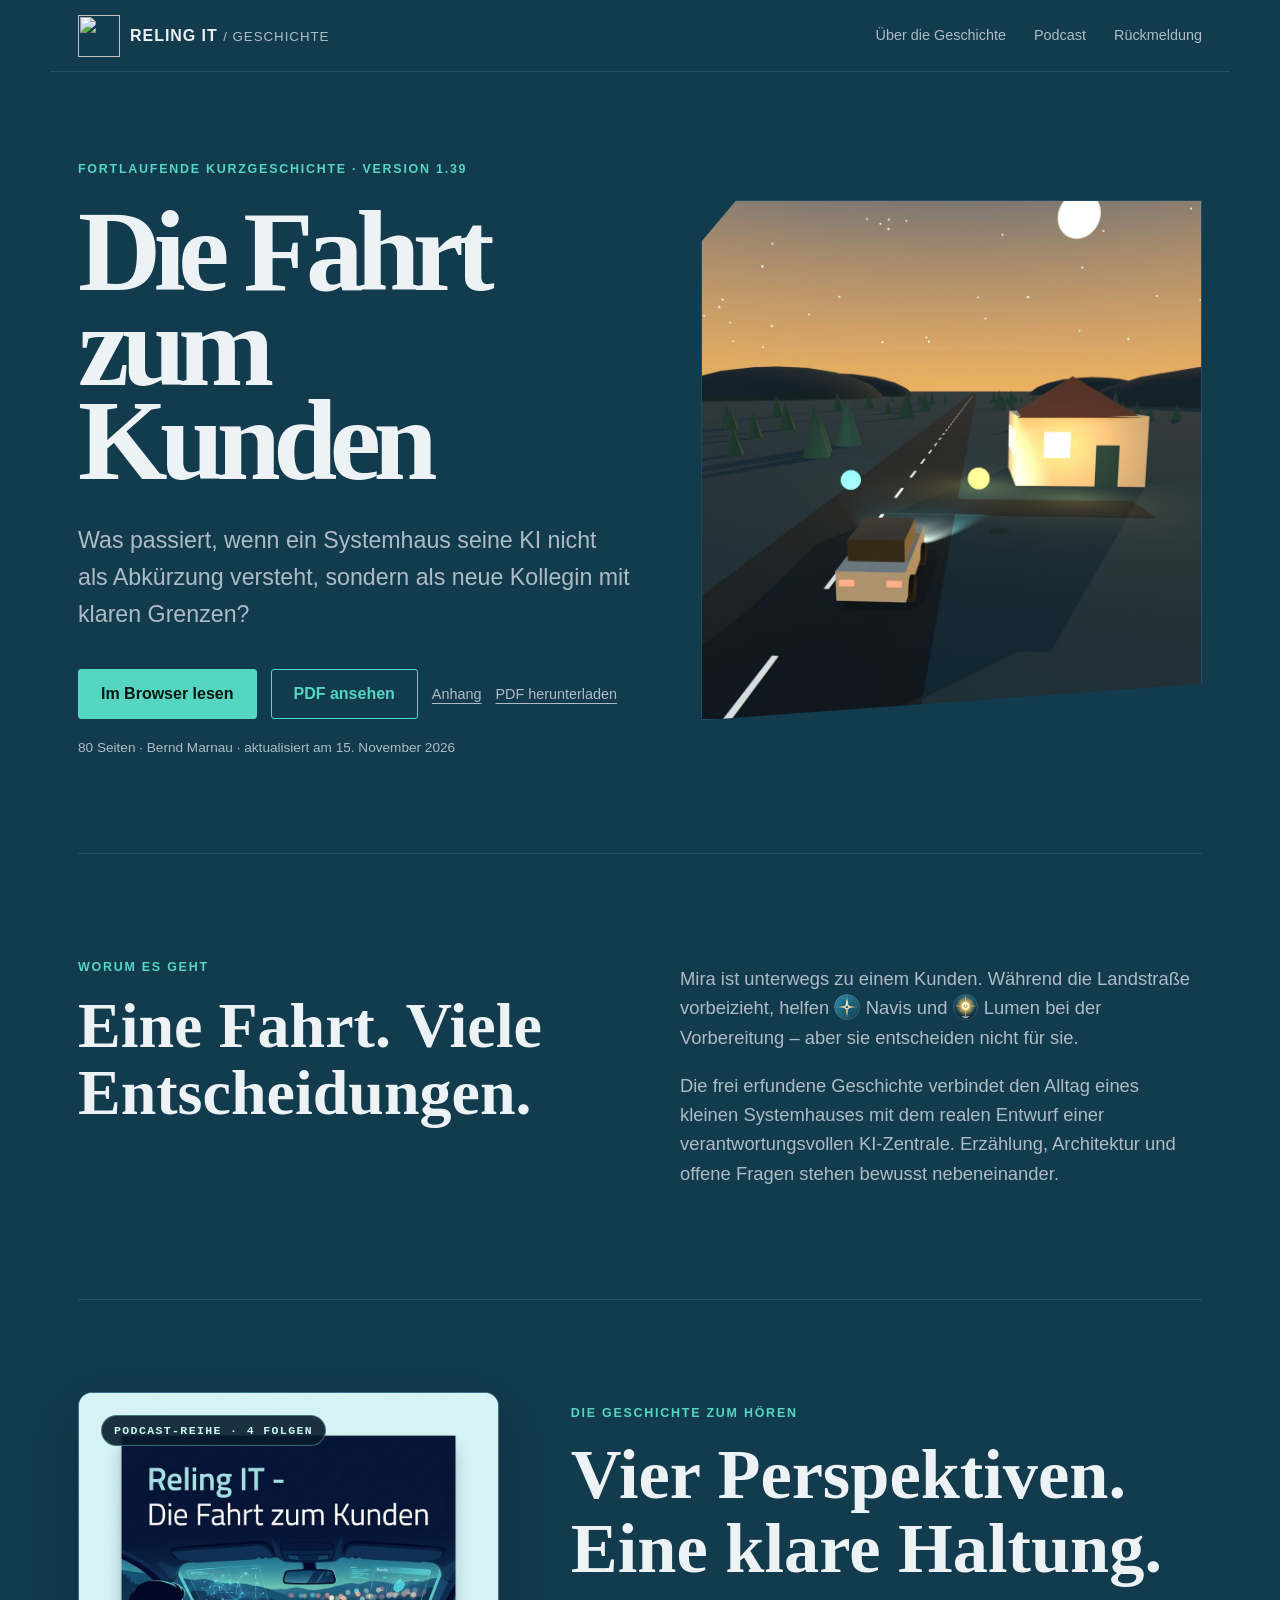
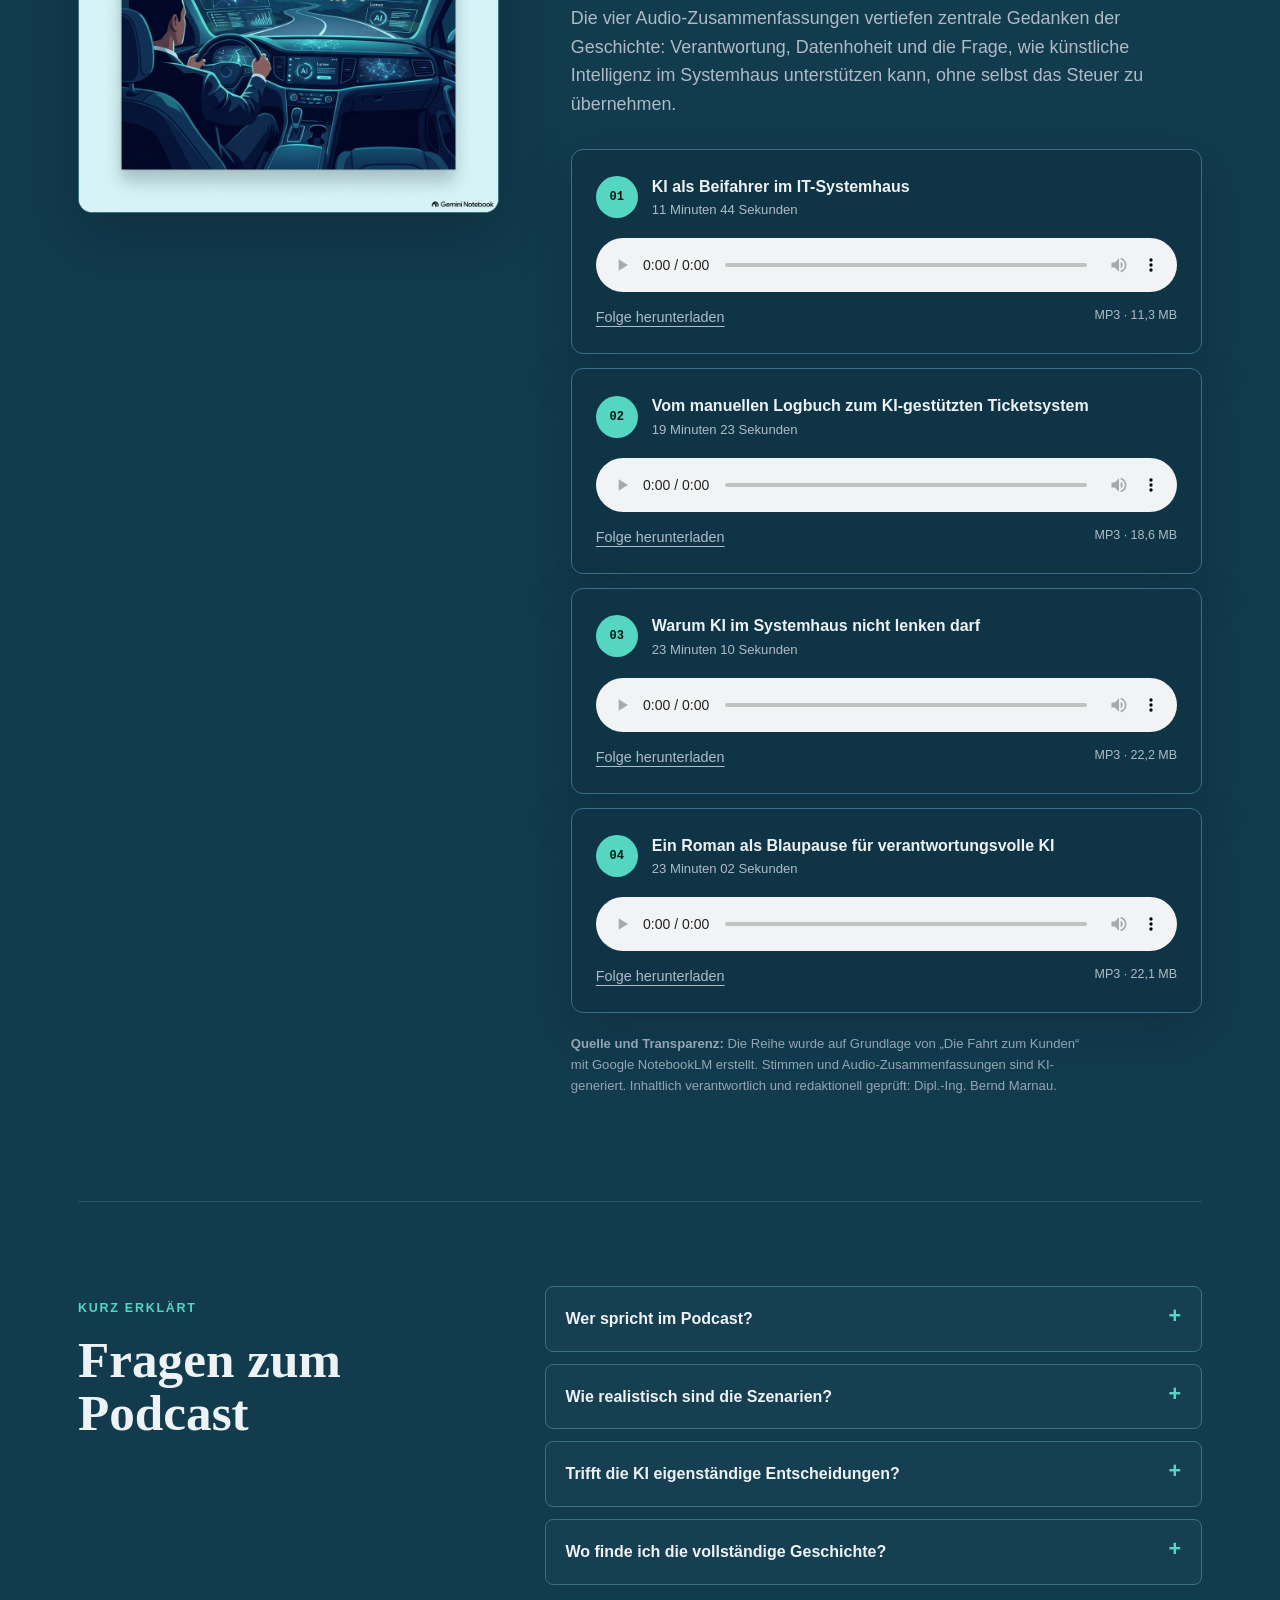
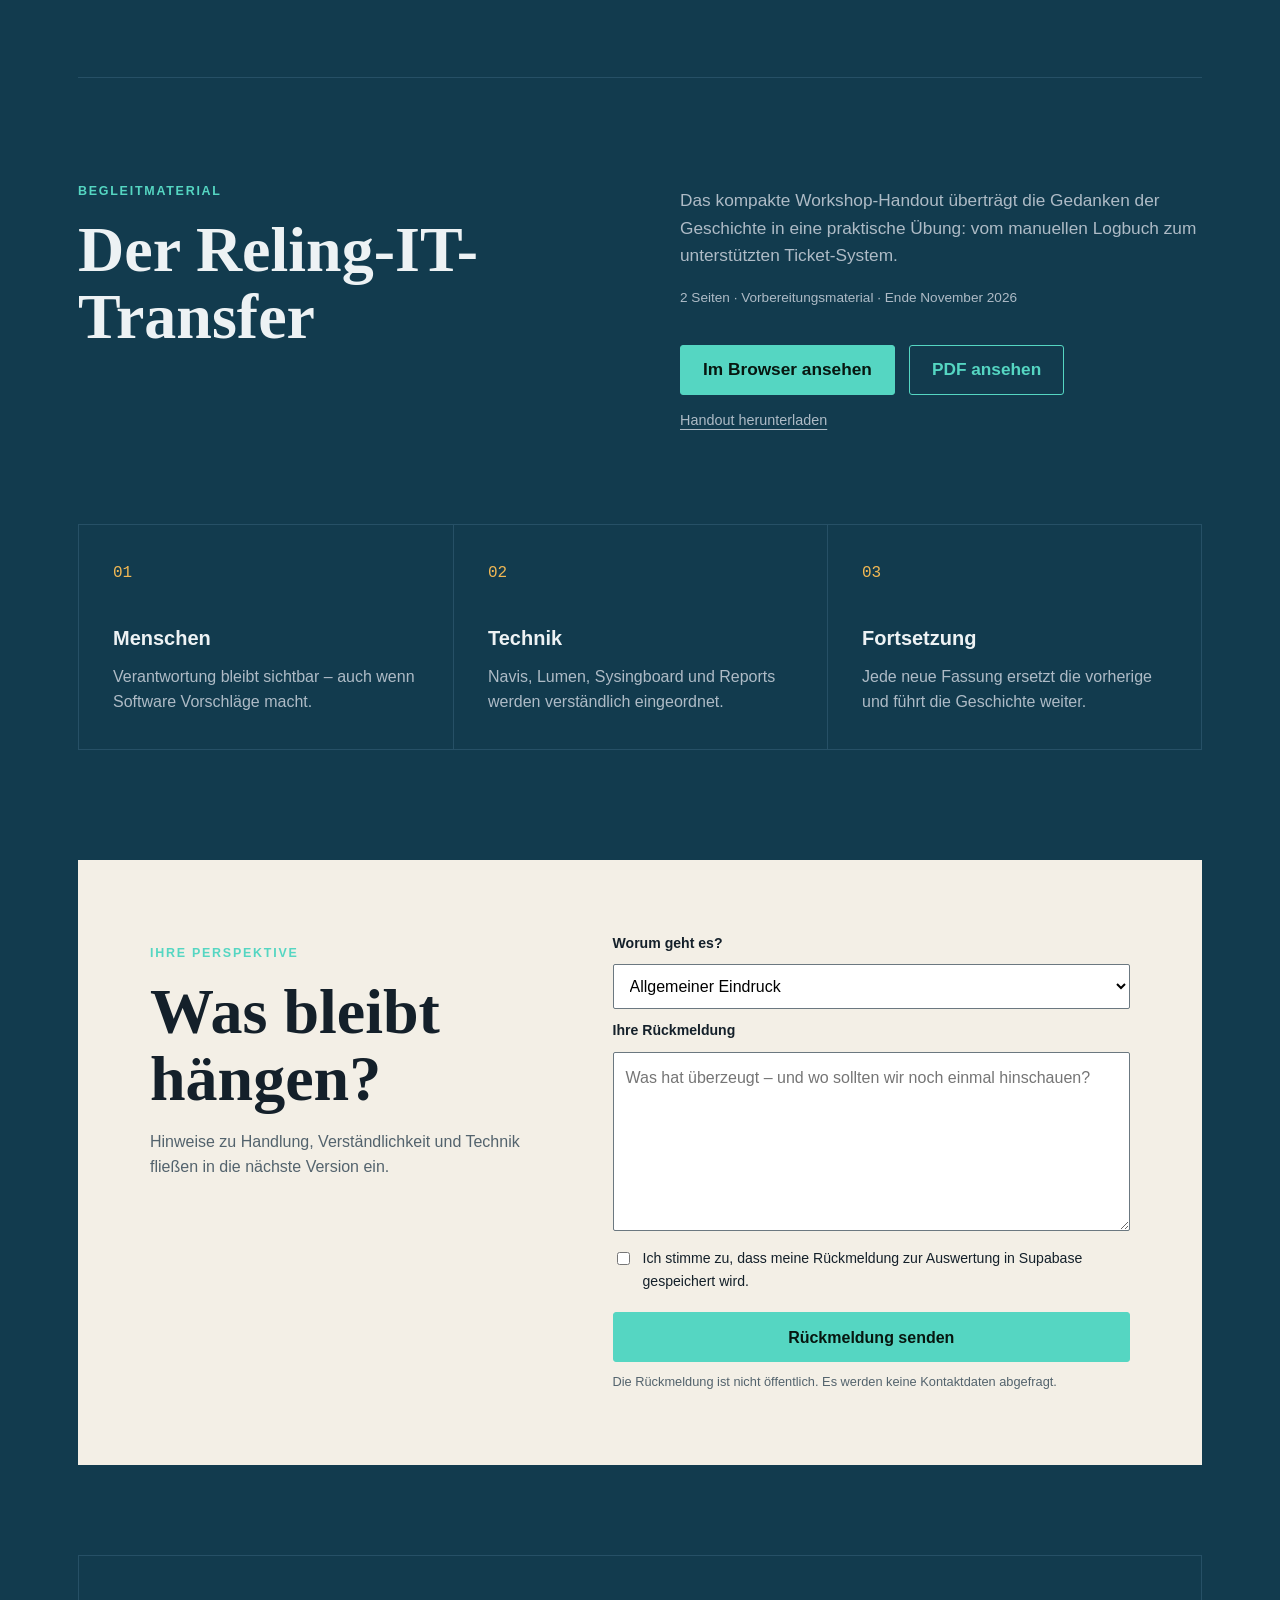
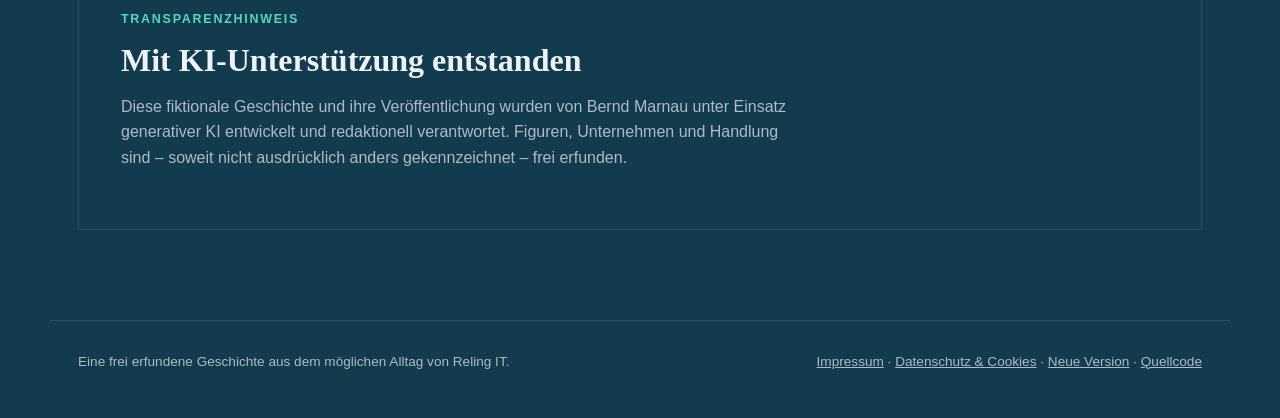
==== commit a6a7ed9f: "Startseite: stummer Trailer im Hero - assets/video/fahrt-zum-kunden-trailer.mp4 (1080 x 1080, 20 s, " ====
--- a/index.html
+++ b/index.html
@@ -44,6 +44,9 @@
         <div class="car"><span></span><span></span></div>
         <div class="signal navis"><img src="assets/img/avatare/navis.svg" alt="" width="56" height="56">Navis</div>
         <div class="signal lumen"><img src="assets/img/avatare/lumen.svg" alt="" width="56" height="56">Lumen</div>
+        <video class="hero-video" muted loop playsinline preload="metadata" poster="assets/img/trailer-poster.jpg">
+          <source src="assets/video/fahrt-zum-kunden-trailer.mp4" type="video/mp4">
+        </video>
       </div>
     </section>
 
--- a/assets/css/styles.css
+++ b/assets/css/styles.css
@@ -264,6 +264,16 @@
   margin: 0 auto 8px;
   border-radius: 50%;
   box-shadow: 0 0 0 3px currentColor;
+}
+
+/* Trailer im Hero (docs/TRAILER.md). Liegt über der gezeichneten Grafik;
+   lädt weder Video noch Standbild, bleibt die Grafik darunter sichtbar. */
+.hero-video {
+  position: absolute;
+  inset: 0;
+  width: 100%;
+  height: 100%;
+  object-fit: cover;
 }
 
 .navis { left: 18%; color: var(--cyan); }
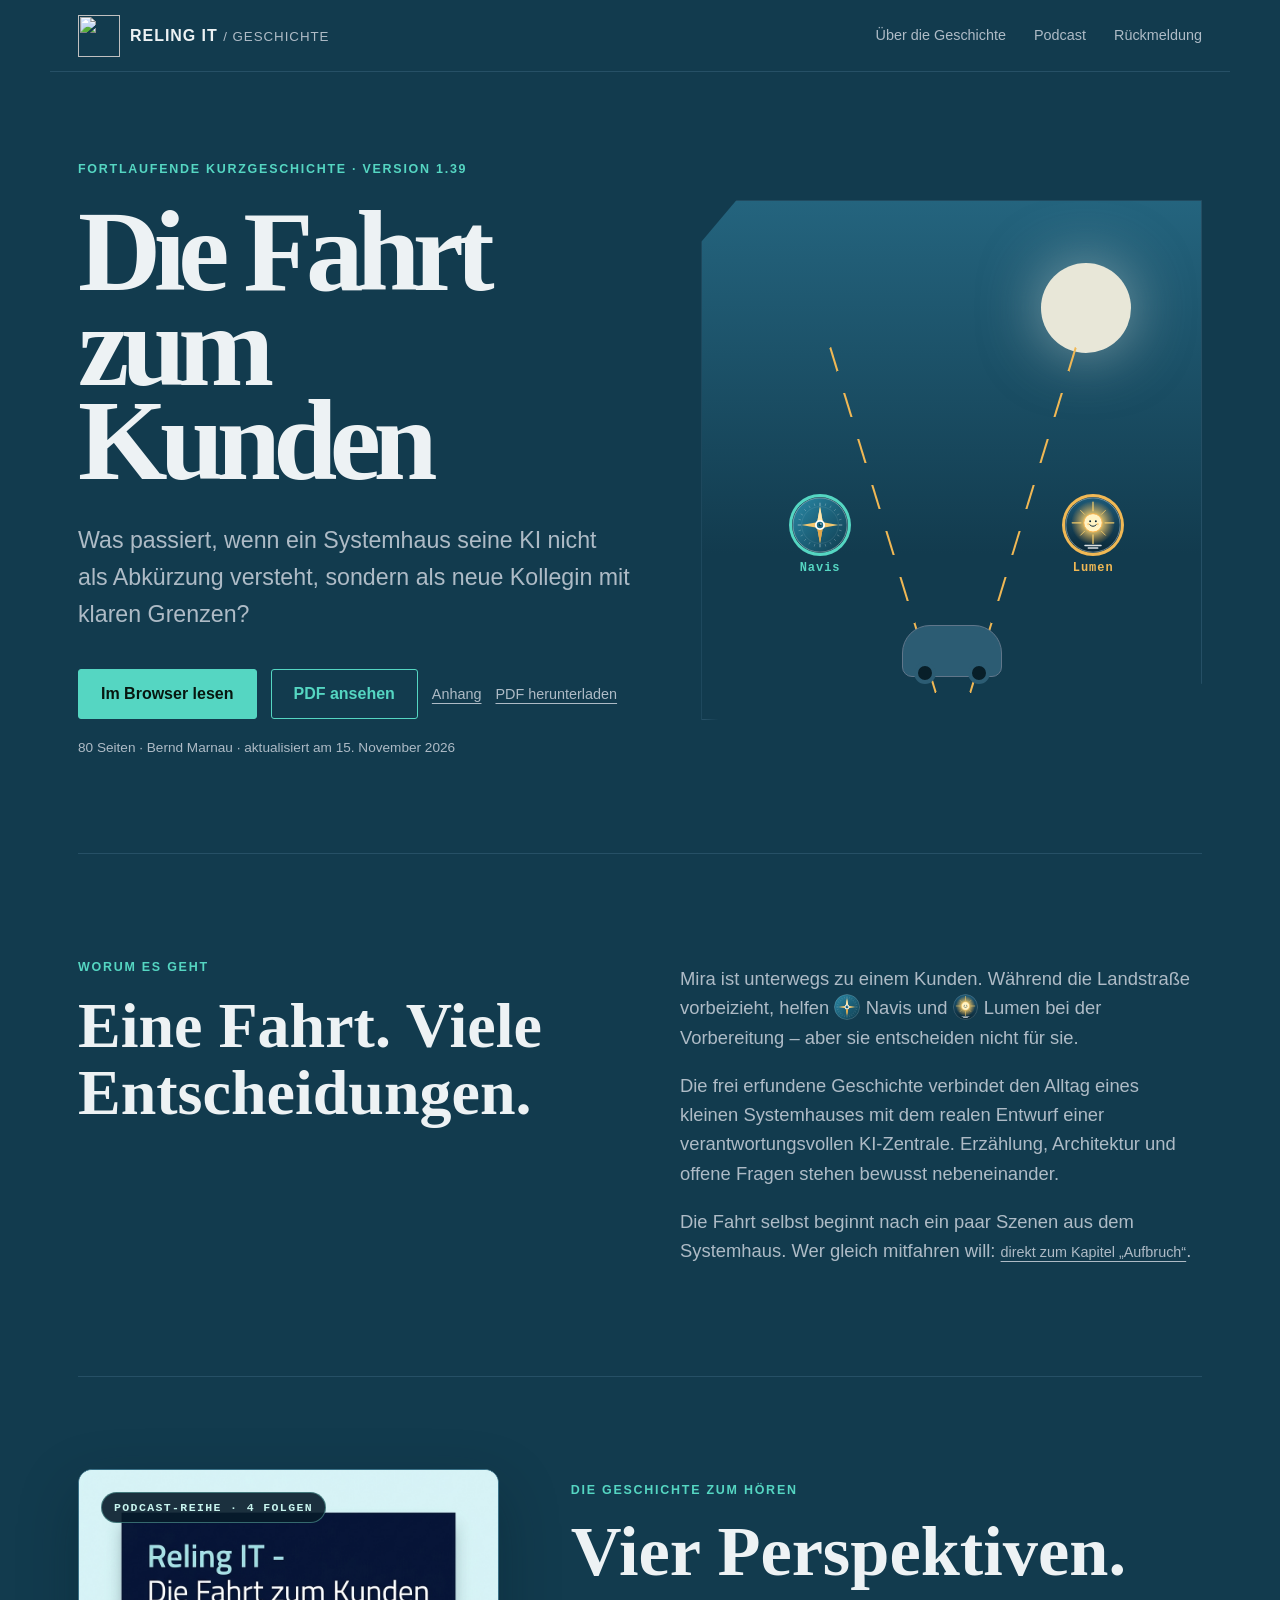
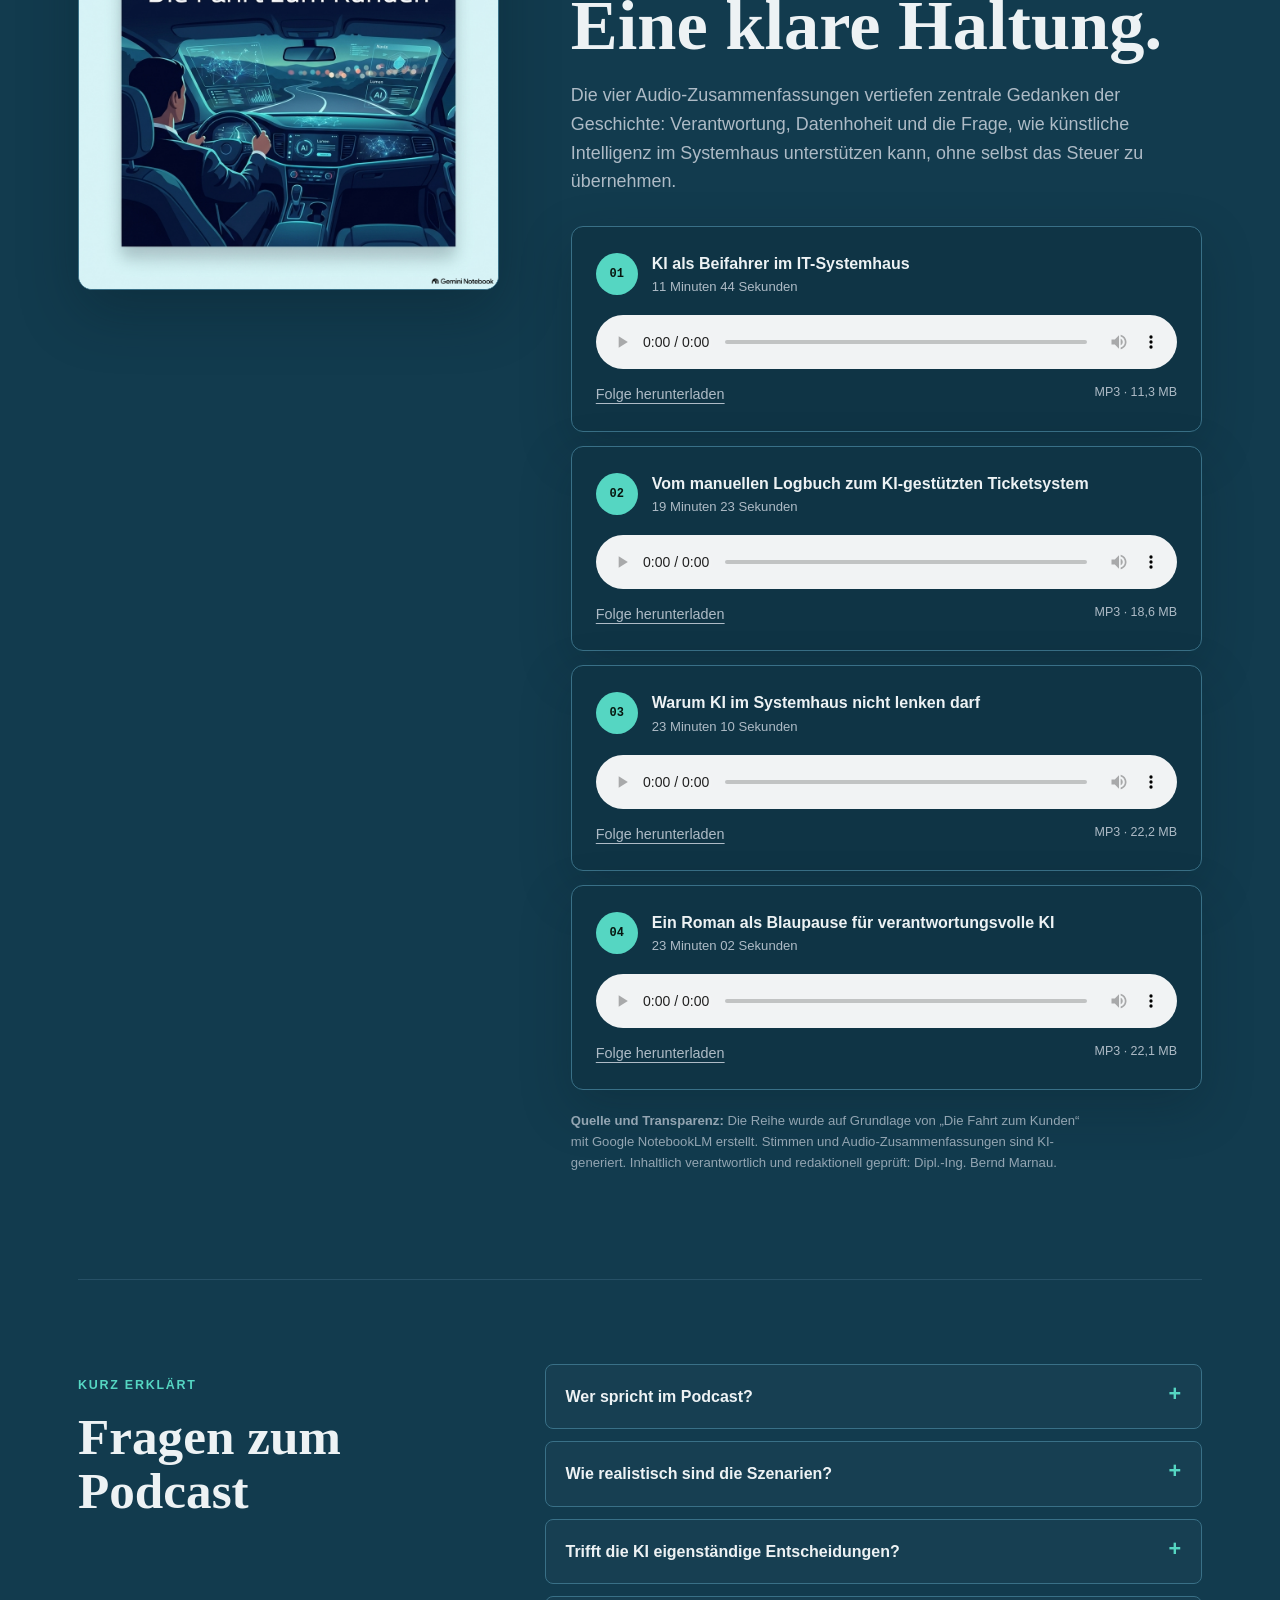
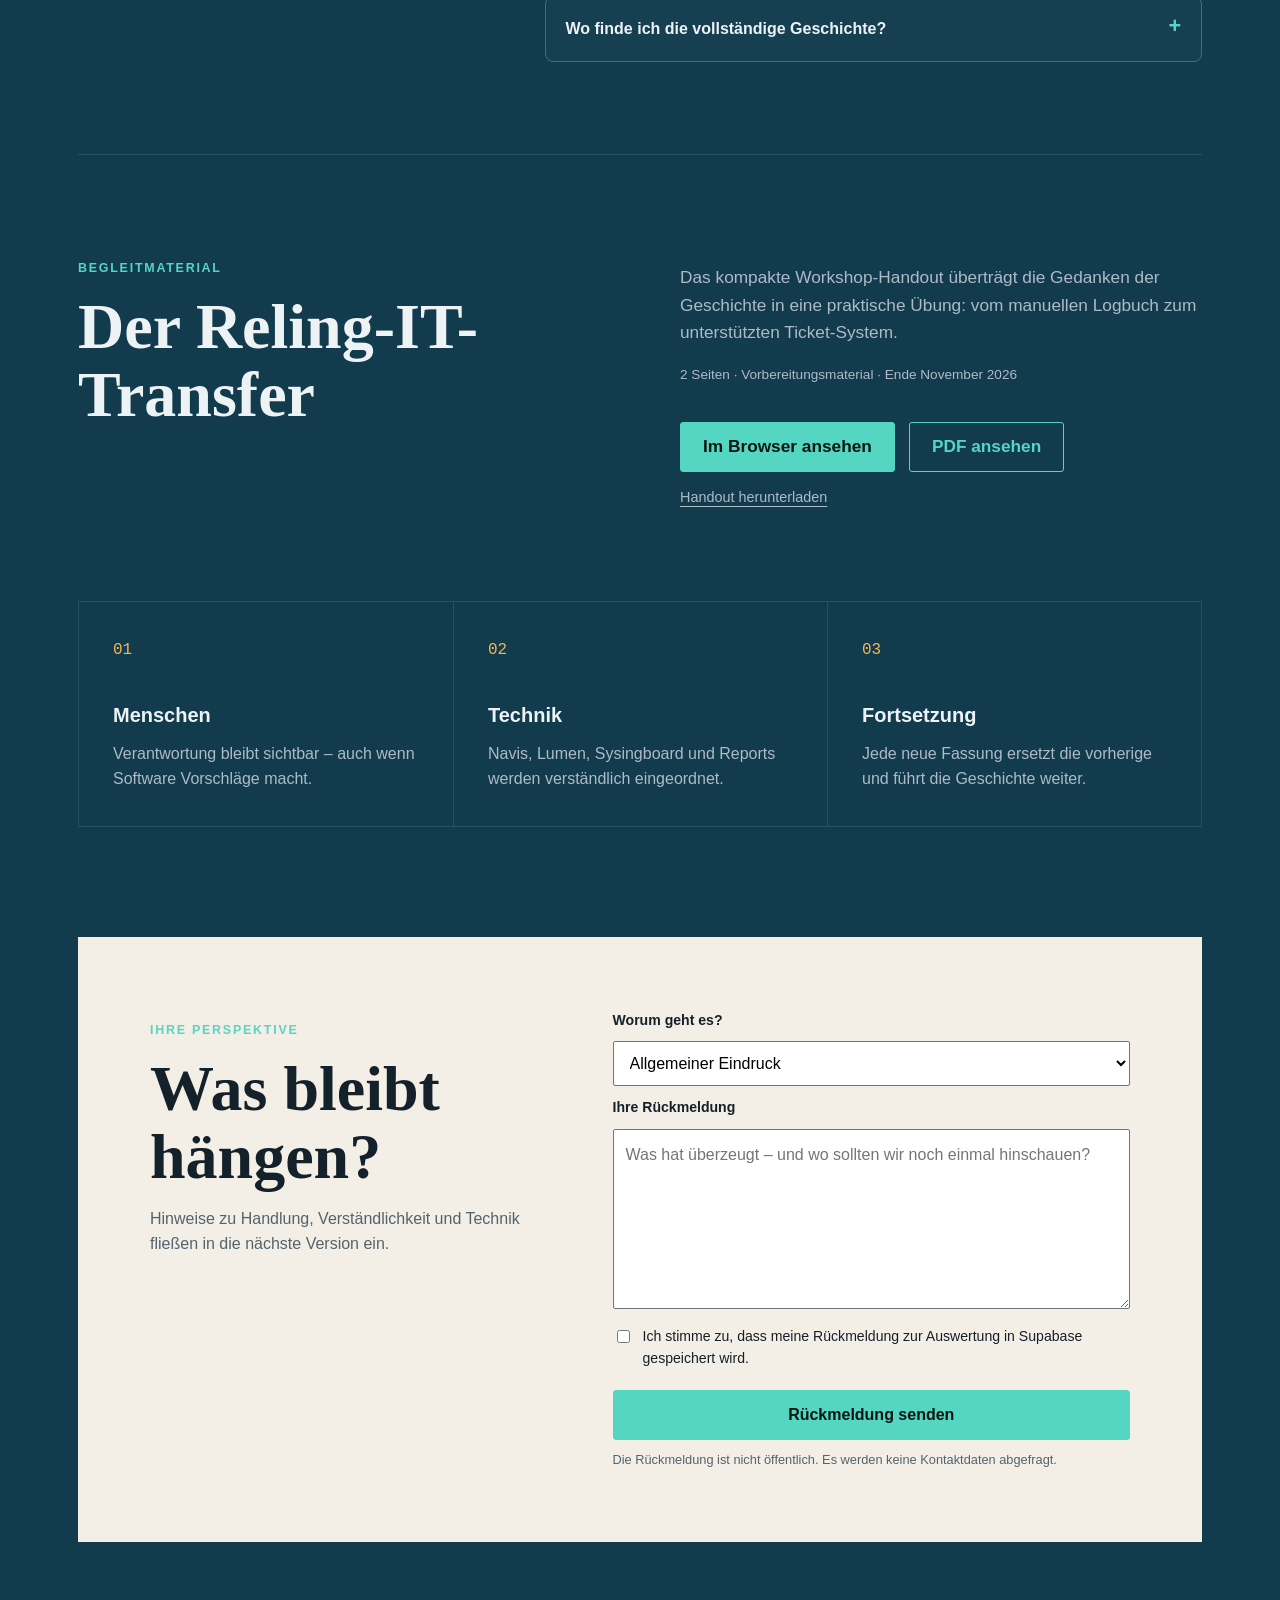
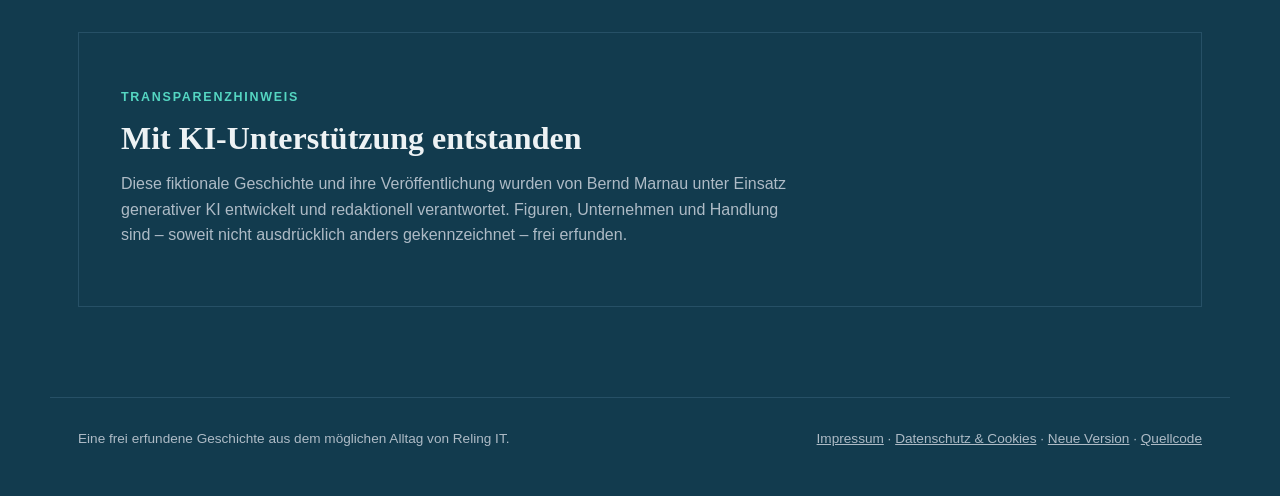
==== commit ba7c9099: "Startseite: Link direkt zur Fahrt (Kapitel Aufbruch) - index.html: unter "Worum es geht" ein Satz mi" ====
--- a/index.html
+++ b/index.html
@@ -44,9 +44,6 @@
         <div class="car"><span></span><span></span></div>
         <div class="signal navis"><img src="assets/img/avatare/navis.svg" alt="" width="56" height="56">Navis</div>
         <div class="signal lumen"><img src="assets/img/avatare/lumen.svg" alt="" width="56" height="56">Lumen</div>
-        <video class="hero-video" muted loop playsinline preload="metadata" poster="assets/img/trailer-poster.jpg">
-          <source src="assets/video/fahrt-zum-kunden-trailer.mp4" type="video/mp4">
-        </video>
       </div>
     </section>
 
@@ -58,6 +55,7 @@
       <div class="story-copy">
         <p>Mira ist unterwegs zu einem Kunden. Während die Landstraße vorbeizieht, helfen <img class="figure-mark" src="assets/img/avatare/navis.svg" alt="" width="24" height="24">Navis und <img class="figure-mark" src="assets/img/avatare/lumen.svg" alt="" width="24" height="24">Lumen bei der Vorbereitung – aber sie entscheiden nicht für sie.</p>
         <p>Die frei erfundene Geschichte verbindet den Alltag eines kleinen Systemhauses mit dem realen Entwurf einer verantwortungsvollen KI-Zentrale. Erzählung, Architektur und offene Fragen stehen bewusst nebeneinander.</p>
+        <p>Die Fahrt selbst beginnt nach ein paar Szenen aus dem Systemhaus. Wer gleich mitfahren will: <a class="text-link" href="lesen.html#kap-aufbruch">direkt zum Kapitel „Aufbruch“</a>.</p>
       </div>
     </section>
 
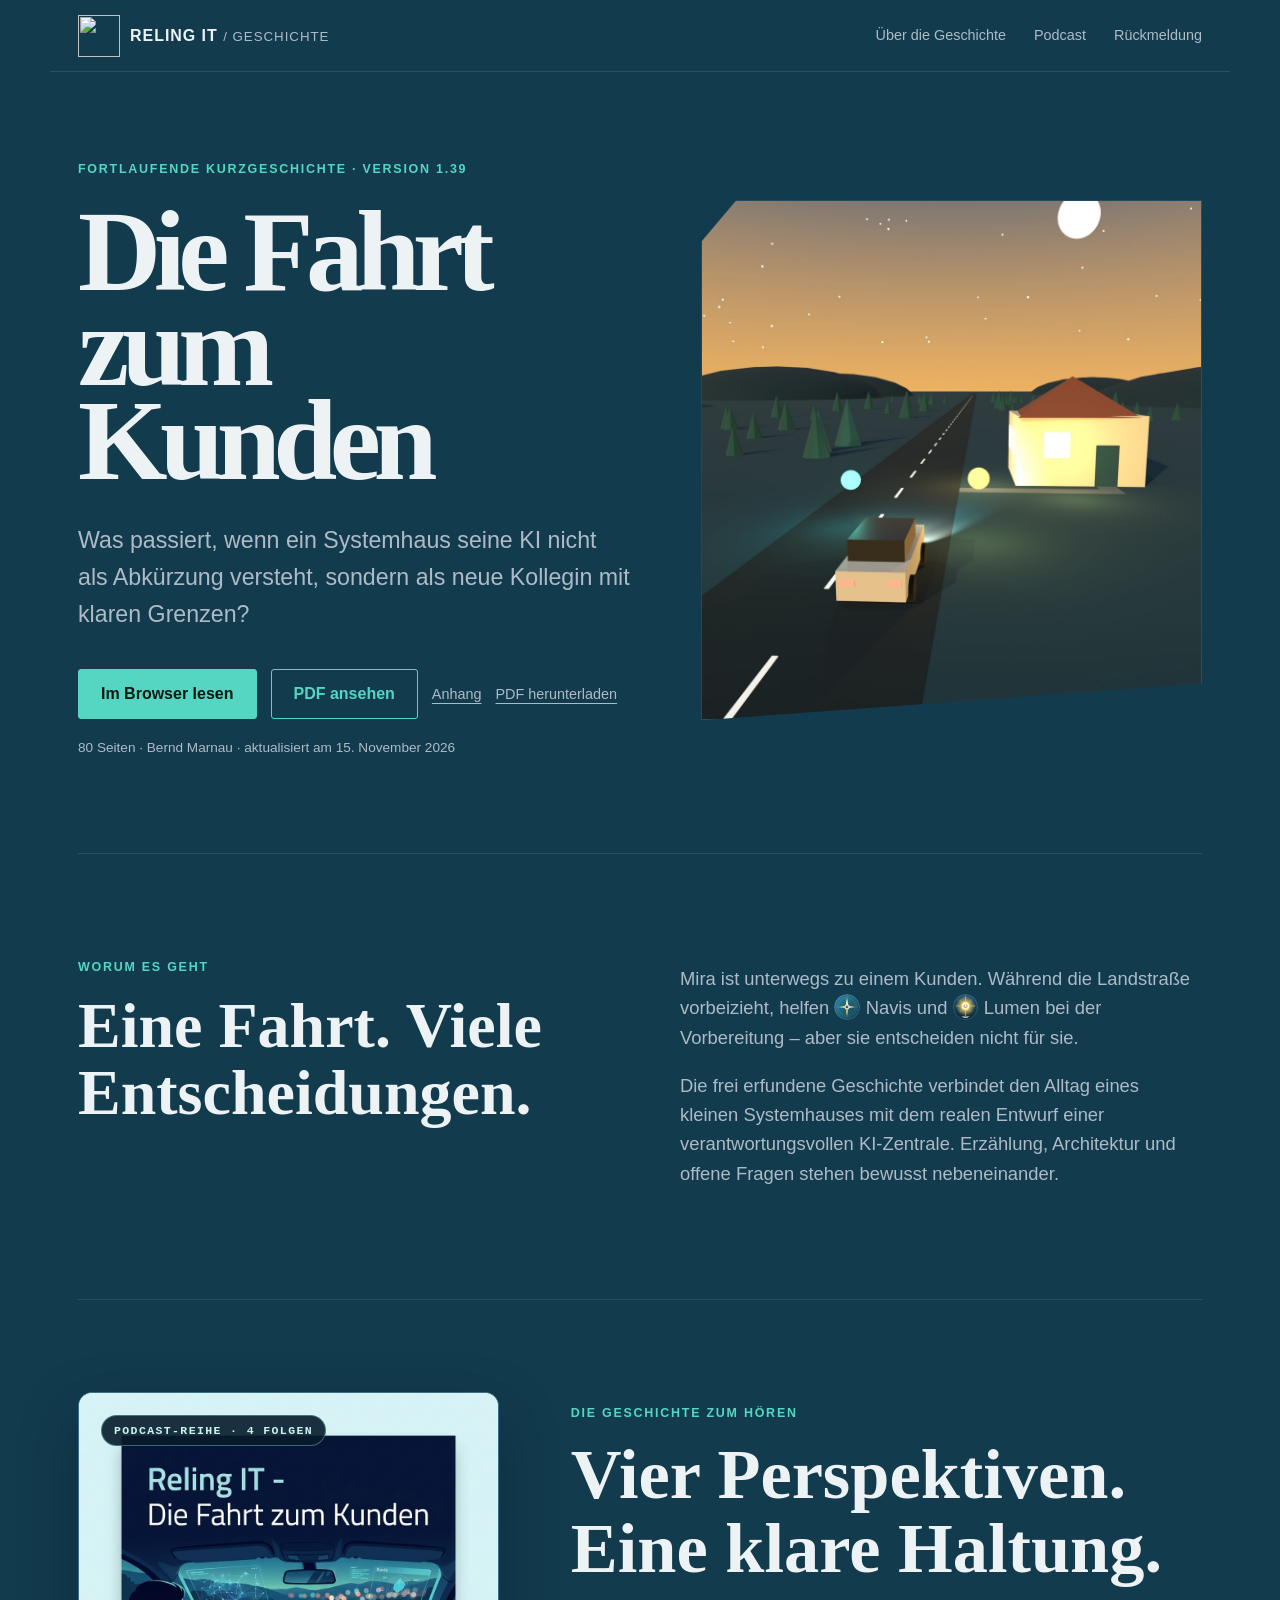
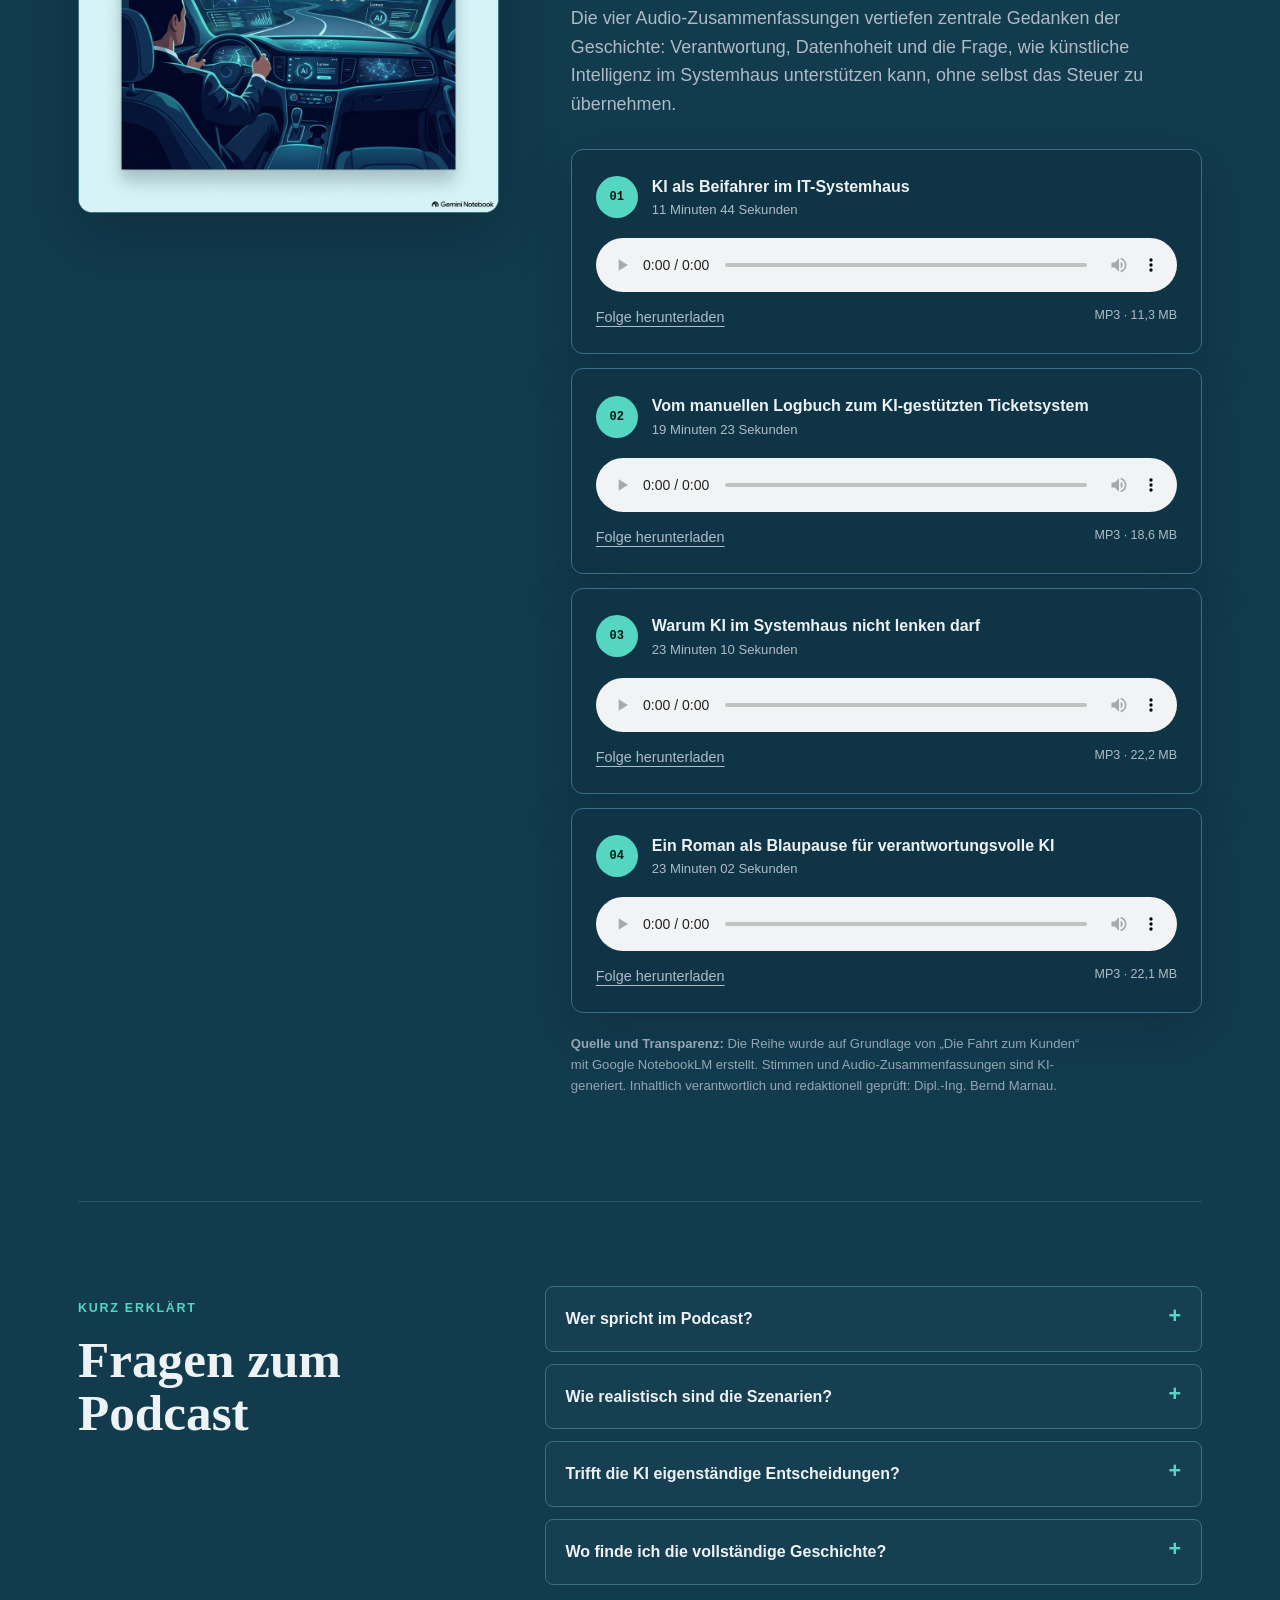
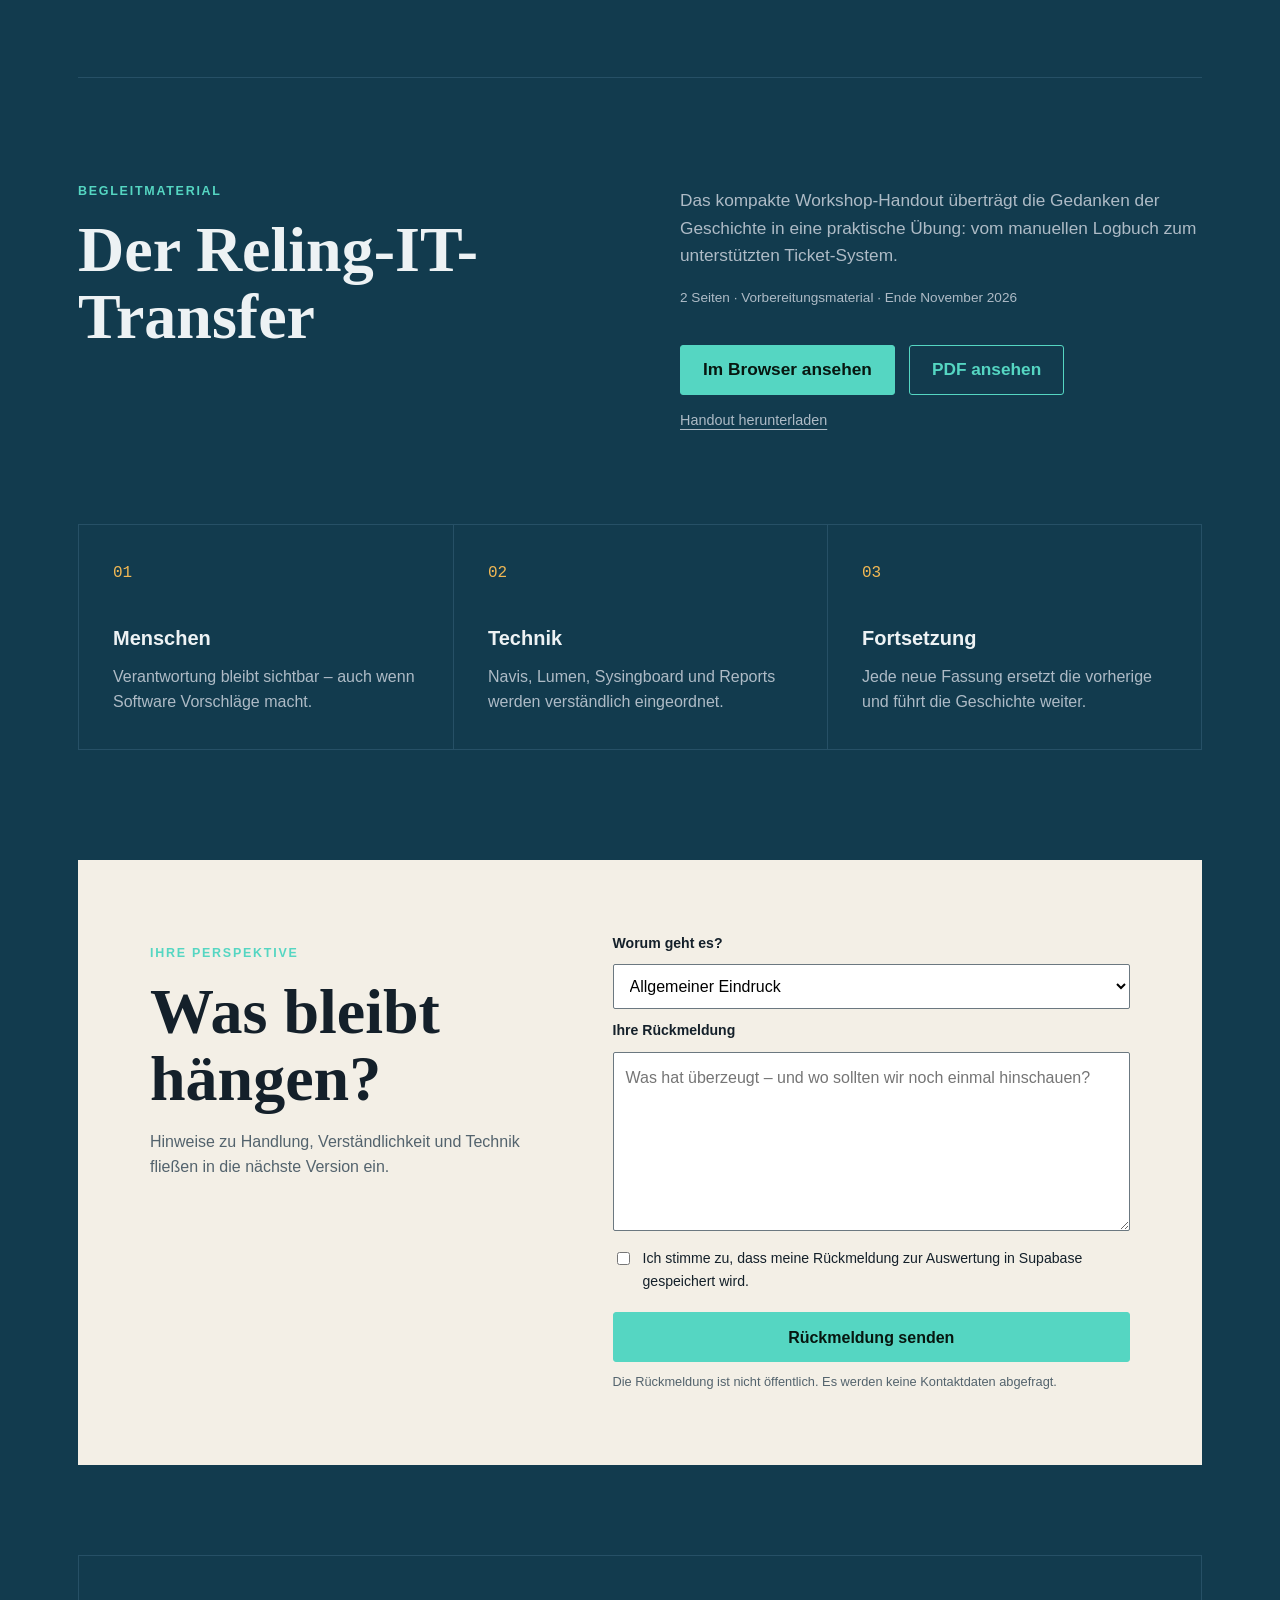
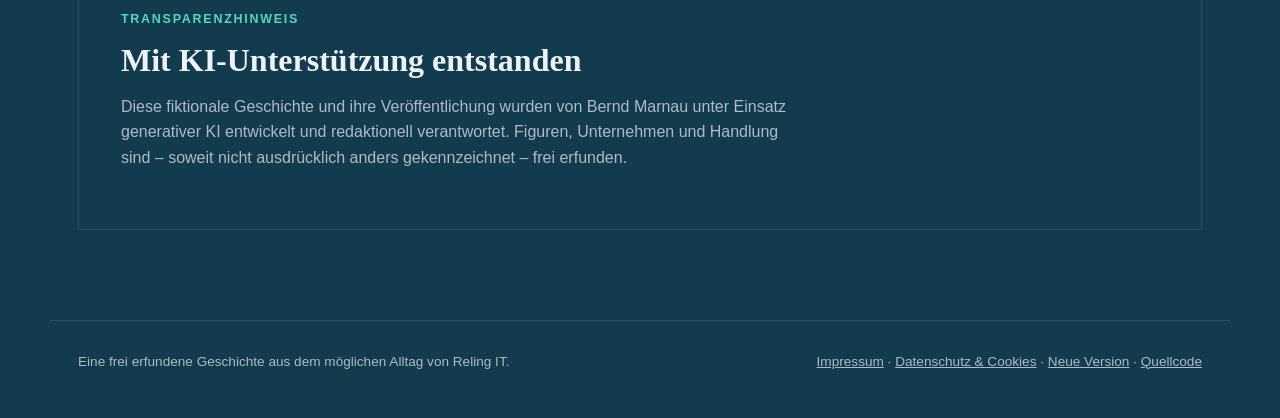
==== commit 10fb65fb: "Trailer: Schattenfehler behoben, Hero auf dem Handy quadratisch - Morgensonne von links hinten, rund" ====
--- a/index.html
+++ b/index.html
@@ -44,6 +44,9 @@
         <div class="car"><span></span><span></span></div>
         <div class="signal navis"><img src="assets/img/avatare/navis.svg" alt="" width="56" height="56">Navis</div>
         <div class="signal lumen"><img src="assets/img/avatare/lumen.svg" alt="" width="56" height="56">Lumen</div>
+        <video class="hero-video" aria-hidden="true" muted loop playsinline preload="metadata" poster="assets/img/trailer-poster.jpg">
+          <source src="assets/video/fahrt-zum-kunden-trailer.mp4" type="video/mp4">
+        </video>
       </div>
     </section>
 
@@ -55,7 +58,6 @@
       <div class="story-copy">
         <p>Mira ist unterwegs zu einem Kunden. Während die Landstraße vorbeizieht, helfen <img class="figure-mark" src="assets/img/avatare/navis.svg" alt="" width="24" height="24">Navis und <img class="figure-mark" src="assets/img/avatare/lumen.svg" alt="" width="24" height="24">Lumen bei der Vorbereitung – aber sie entscheiden nicht für sie.</p>
         <p>Die frei erfundene Geschichte verbindet den Alltag eines kleinen Systemhauses mit dem realen Entwurf einer verantwortungsvollen KI-Zentrale. Erzählung, Architektur und offene Fragen stehen bewusst nebeneinander.</p>
-        <p>Die Fahrt selbst beginnt nach ein paar Szenen aus dem Systemhaus. Wer gleich mitfahren will: <a class="text-link" href="lesen.html#kap-aufbruch">direkt zum Kapitel „Aufbruch“</a>.</p>
       </div>
     </section>
 
--- a/assets/css/styles.css
+++ b/assets/css/styles.css
@@ -715,7 +715,8 @@
   .site-header nav { display: none; }
   .hero { grid-template-columns: 1fr; padding-top: 52px; }
   .hero h1 { font-size: clamp(4rem, 20vw, 6rem); }
-  .hero-art { height: 380px; }
+  /* Quadratisch wie der Trailer (1080 × 1080), damit er auf dem Handy nicht beschnitten wird. */
+  .hero-art { height: auto; aspect-ratio: 1; }
   .story,
   .podcast,
   .podcast-faq,
@@ -734,6 +735,8 @@
 
 @media (max-width: 520px) {
   .podcast { padding-top: 64px; }
+  /* Im kleinen quadratischen Hero die Signale höher setzen, sonst überdecken sie das Auto. */
+  .signal { top: 40%; }
   .audio-card { padding: 18px; }
   .audio-links { align-items: flex-start; flex-direction: column; gap: 4px; }
   .viewer-header { align-items: stretch; flex-direction: column; }
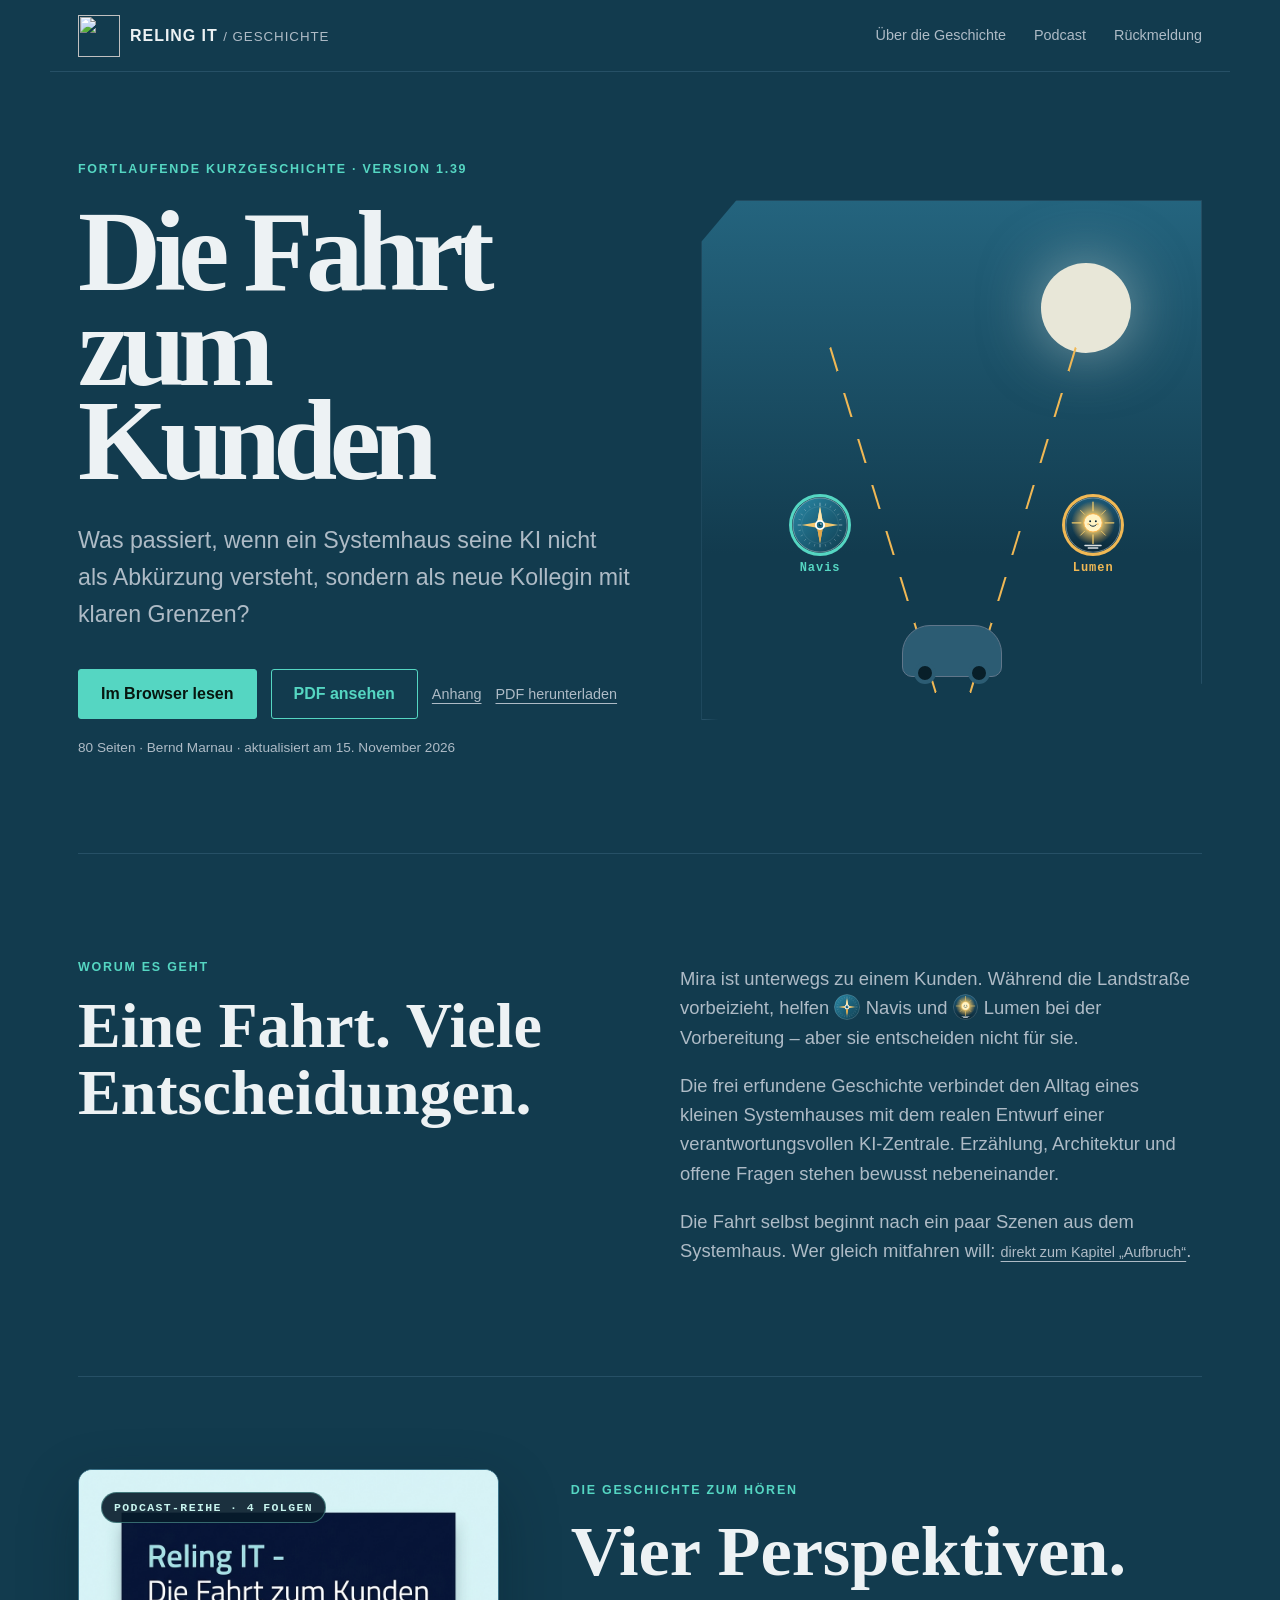
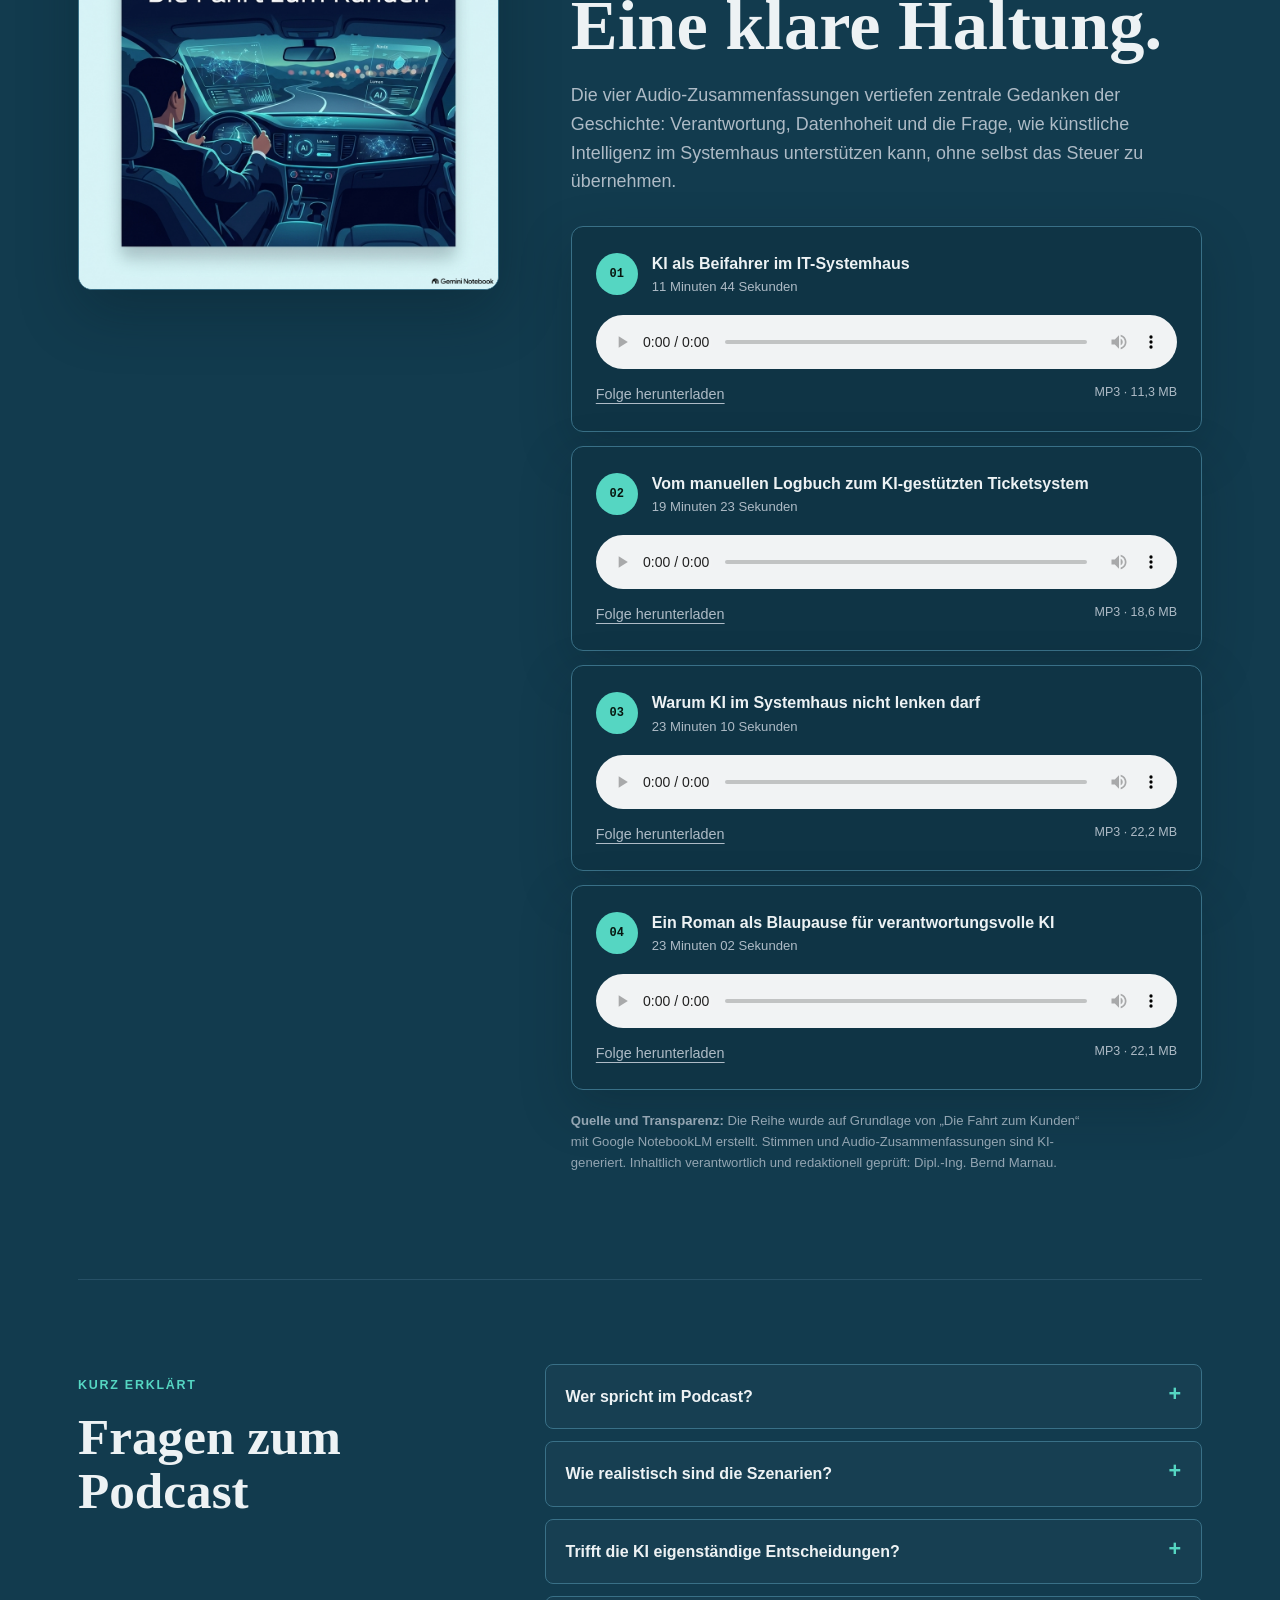
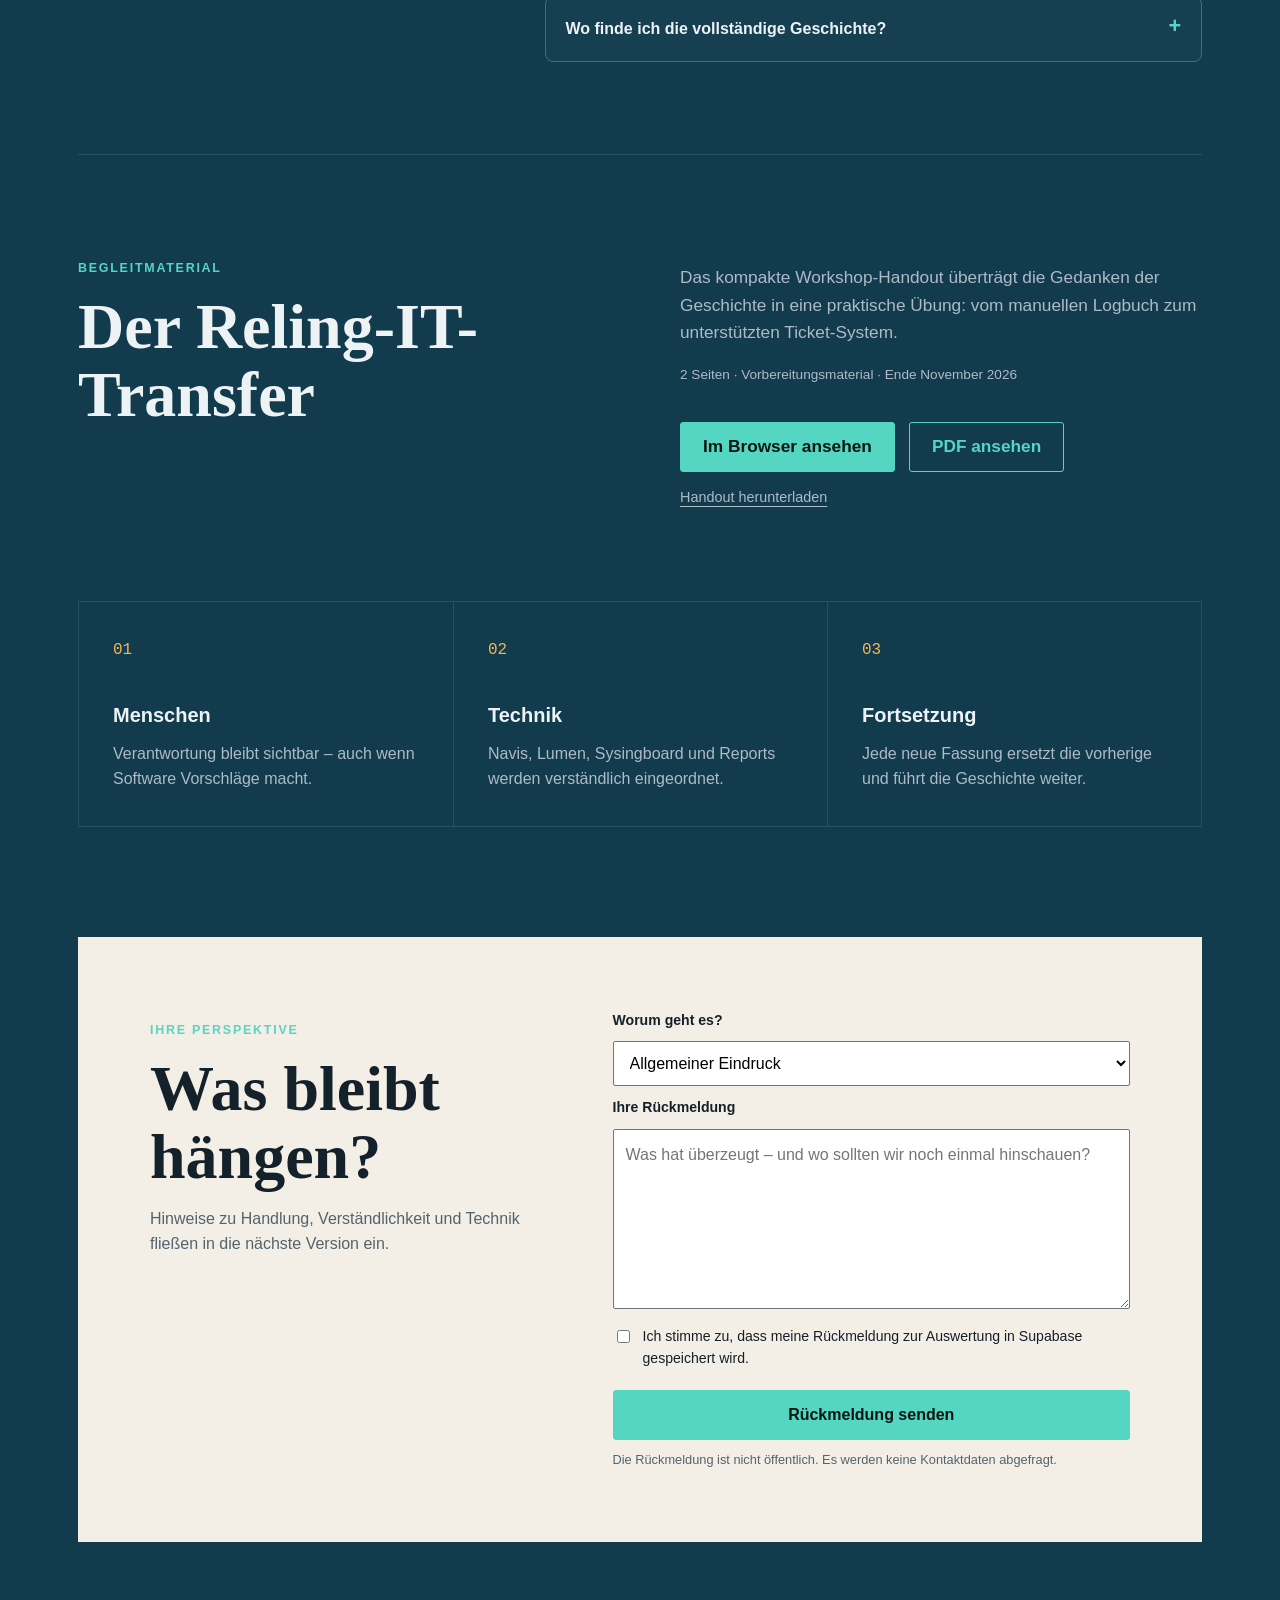
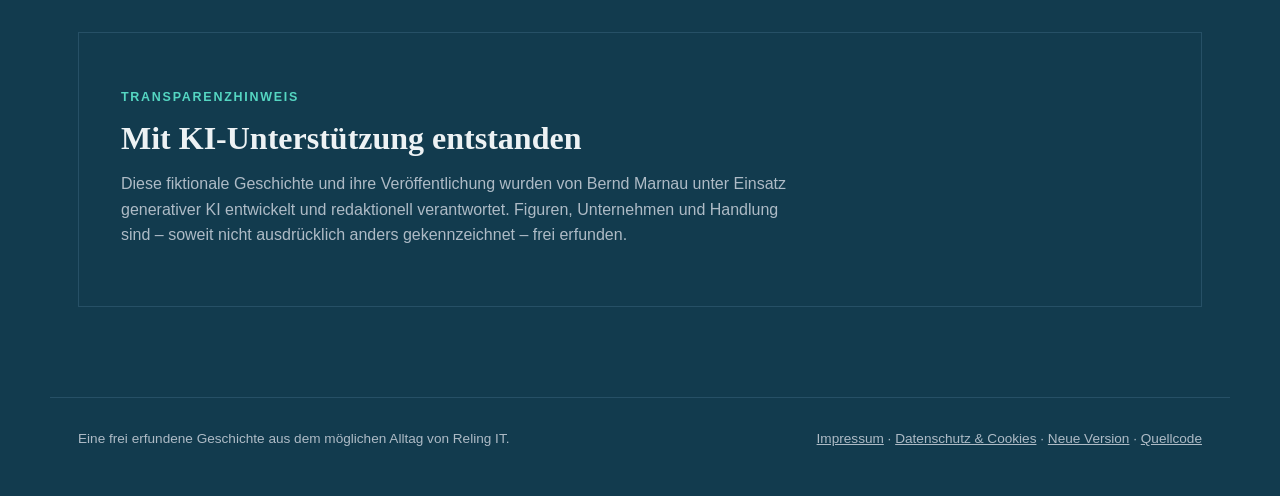
==== commit 8126e41b: "Merge pull request #39 from Reling-IT/startseite-link-fahrt Startseite: Link direkt zur Fahrt (Kapit" ====
--- a/index.html
+++ b/index.html
@@ -44,9 +44,6 @@
         <div class="car"><span></span><span></span></div>
         <div class="signal navis"><img src="assets/img/avatare/navis.svg" alt="" width="56" height="56">Navis</div>
         <div class="signal lumen"><img src="assets/img/avatare/lumen.svg" alt="" width="56" height="56">Lumen</div>
-        <video class="hero-video" aria-hidden="true" muted loop playsinline preload="metadata" poster="assets/img/trailer-poster.jpg">
-          <source src="assets/video/fahrt-zum-kunden-trailer.mp4" type="video/mp4">
-        </video>
       </div>
     </section>
 
@@ -58,6 +55,7 @@
       <div class="story-copy">
         <p>Mira ist unterwegs zu einem Kunden. Während die Landstraße vorbeizieht, helfen <img class="figure-mark" src="assets/img/avatare/navis.svg" alt="" width="24" height="24">Navis und <img class="figure-mark" src="assets/img/avatare/lumen.svg" alt="" width="24" height="24">Lumen bei der Vorbereitung – aber sie entscheiden nicht für sie.</p>
         <p>Die frei erfundene Geschichte verbindet den Alltag eines kleinen Systemhauses mit dem realen Entwurf einer verantwortungsvollen KI-Zentrale. Erzählung, Architektur und offene Fragen stehen bewusst nebeneinander.</p>
+        <p>Die Fahrt selbst beginnt nach ein paar Szenen aus dem Systemhaus. Wer gleich mitfahren will: <a class="text-link" href="lesen.html#kap-aufbruch">direkt zum Kapitel „Aufbruch“</a>.</p>
       </div>
     </section>
 
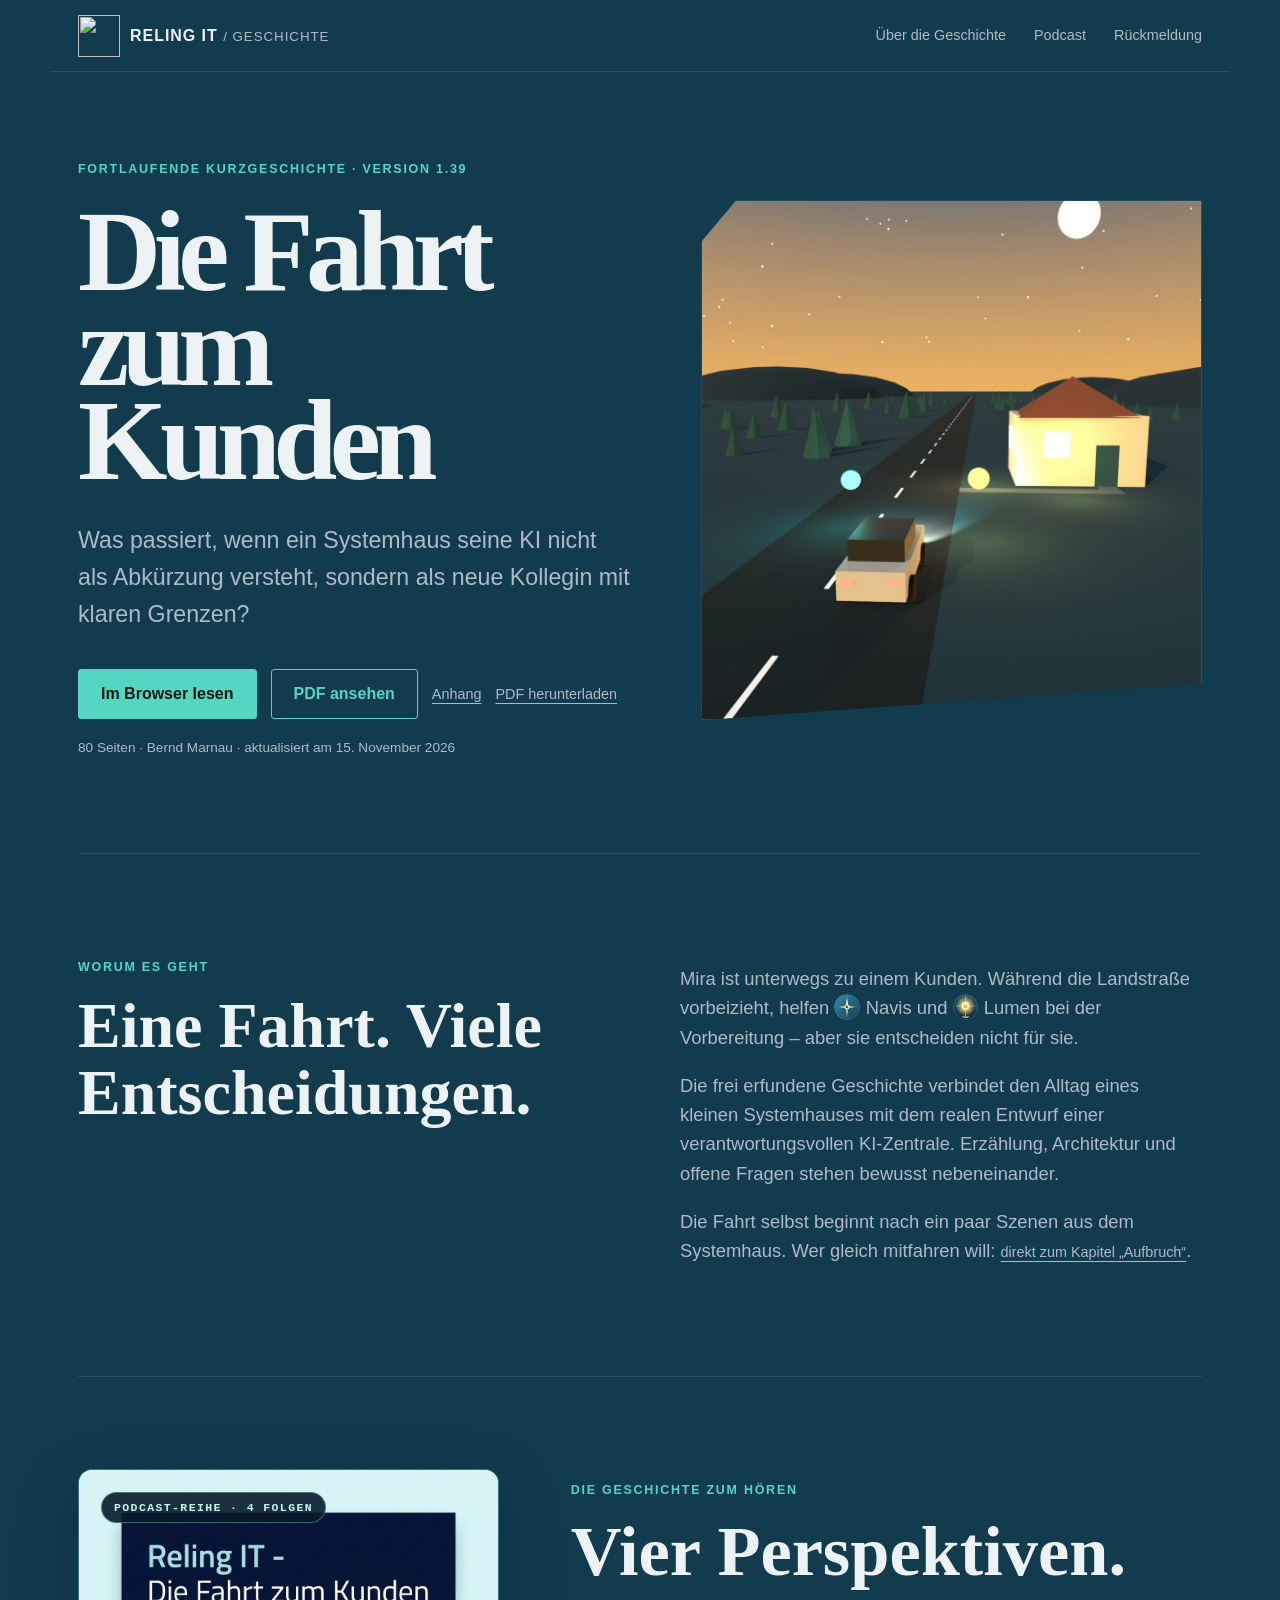
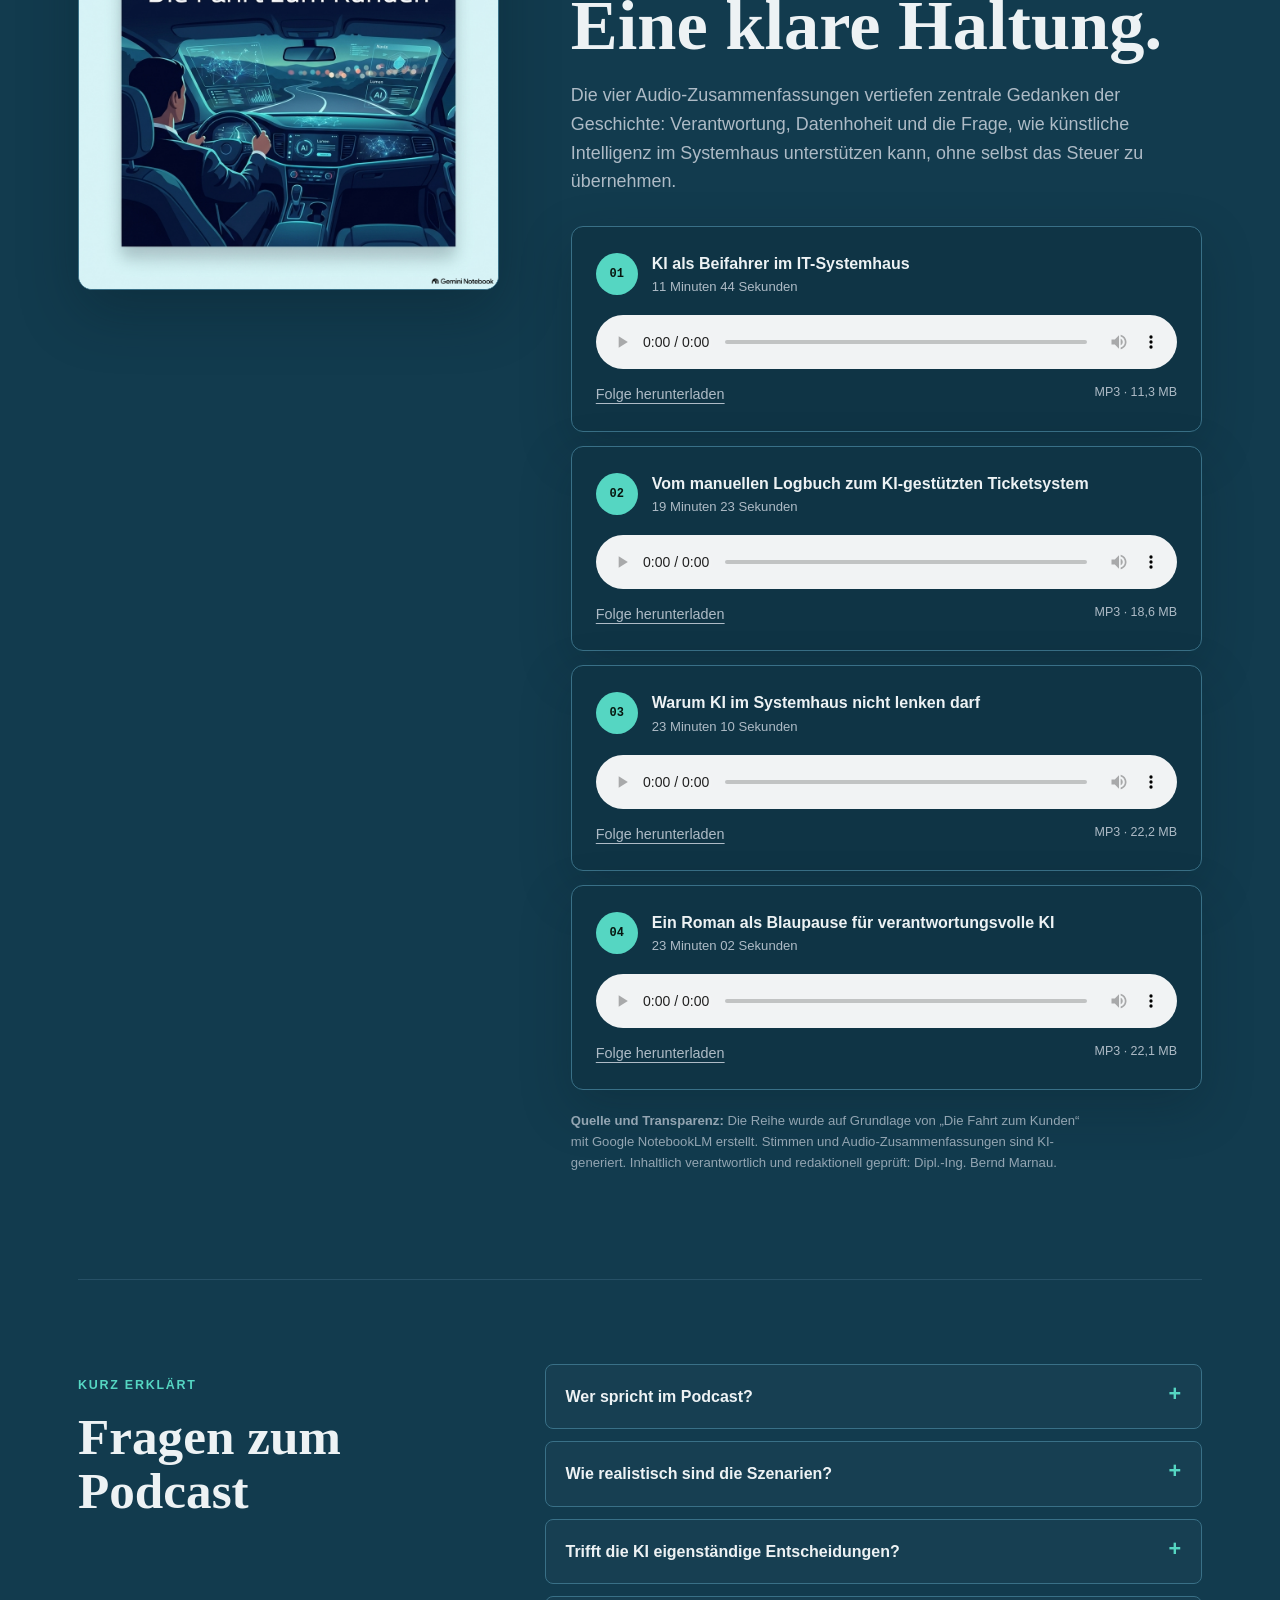
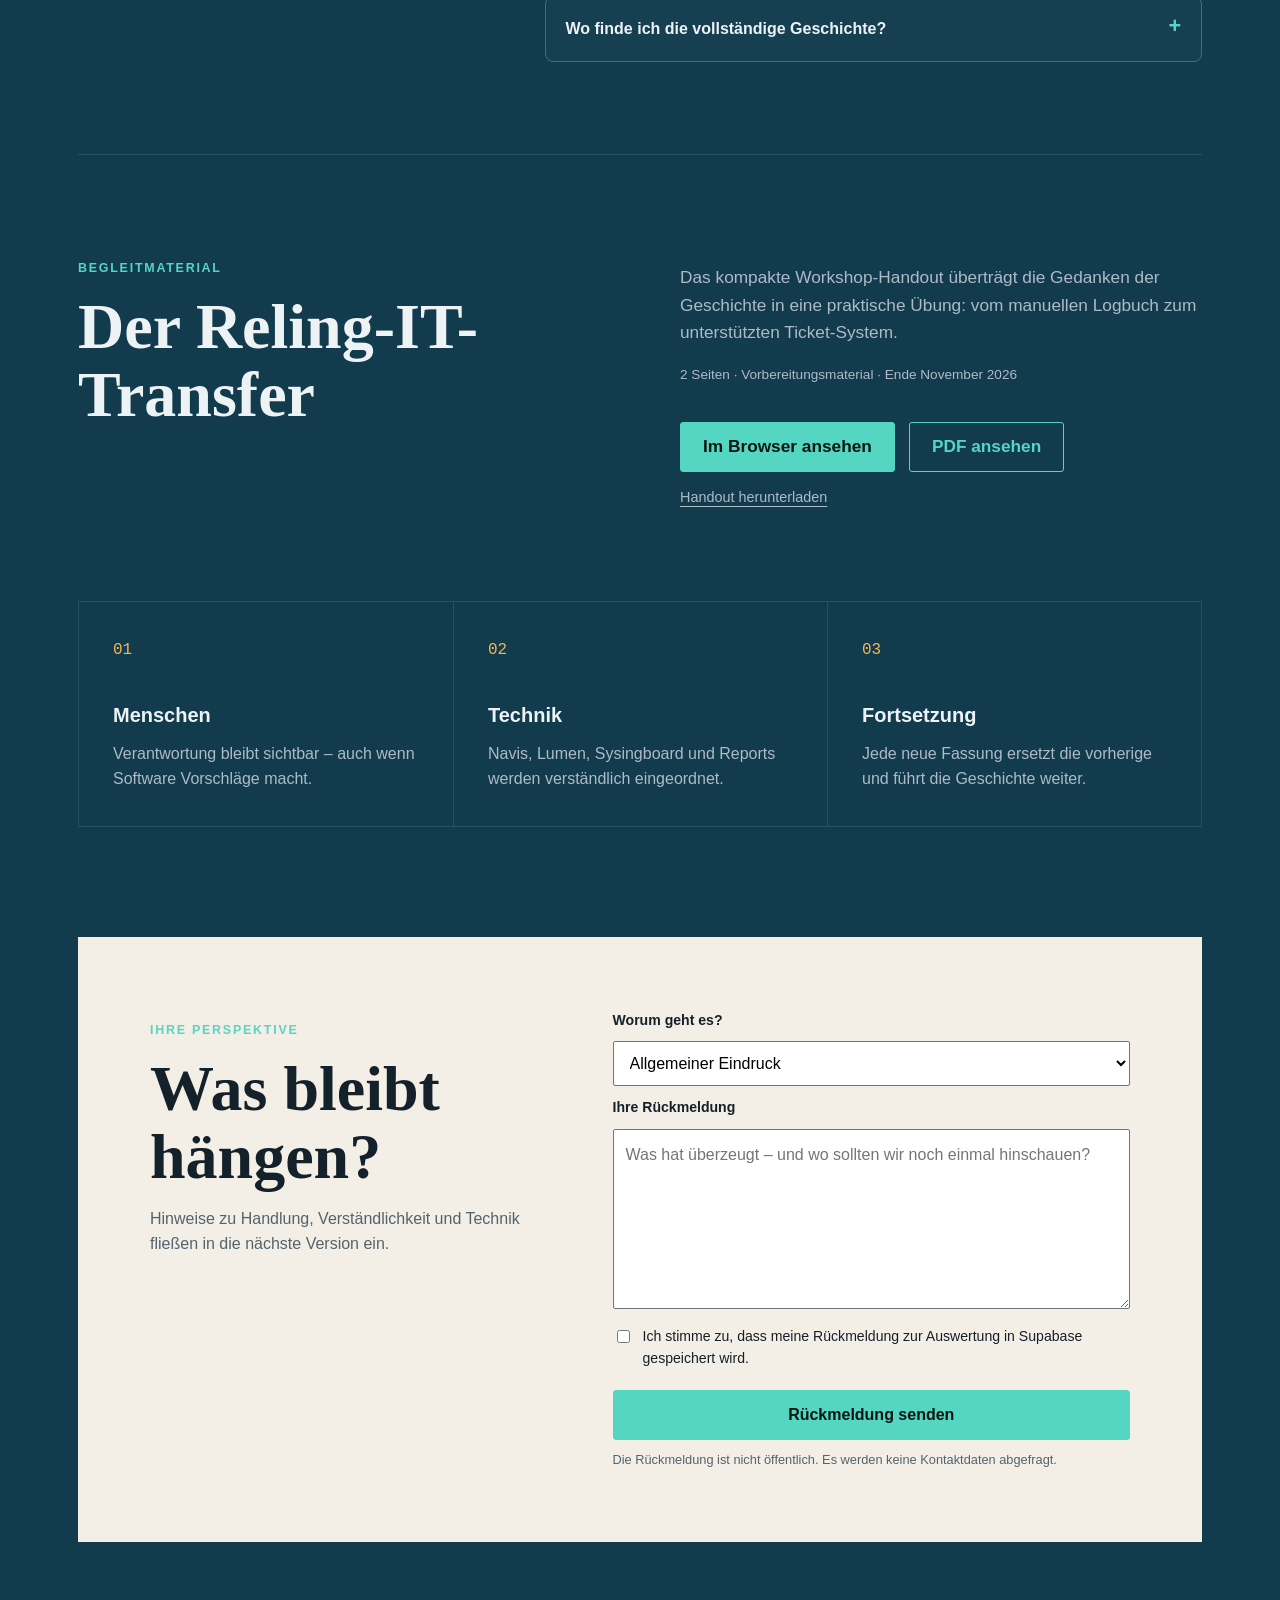
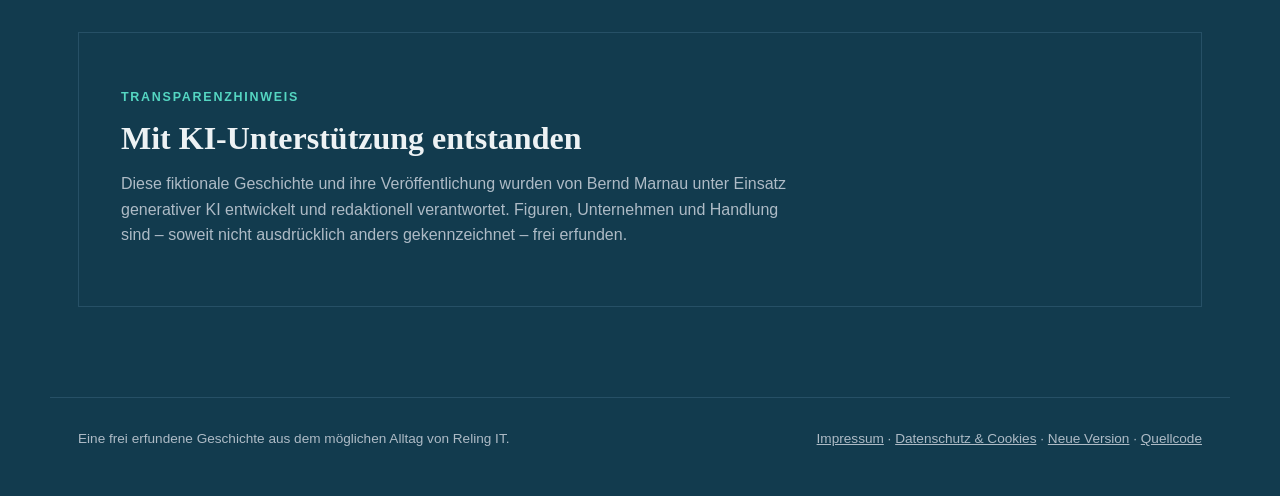
==== commit ab23af86: "Merge branch 'main' into trailer-hero" ====
--- a/index.html
+++ b/index.html
@@ -44,6 +44,9 @@
         <div class="car"><span></span><span></span></div>
         <div class="signal navis"><img src="assets/img/avatare/navis.svg" alt="" width="56" height="56">Navis</div>
         <div class="signal lumen"><img src="assets/img/avatare/lumen.svg" alt="" width="56" height="56">Lumen</div>
+        <video class="hero-video" aria-hidden="true" muted loop playsinline preload="metadata" poster="assets/img/trailer-poster.jpg">
+          <source src="assets/video/fahrt-zum-kunden-trailer.mp4" type="video/mp4">
+        </video>
       </div>
     </section>
 
